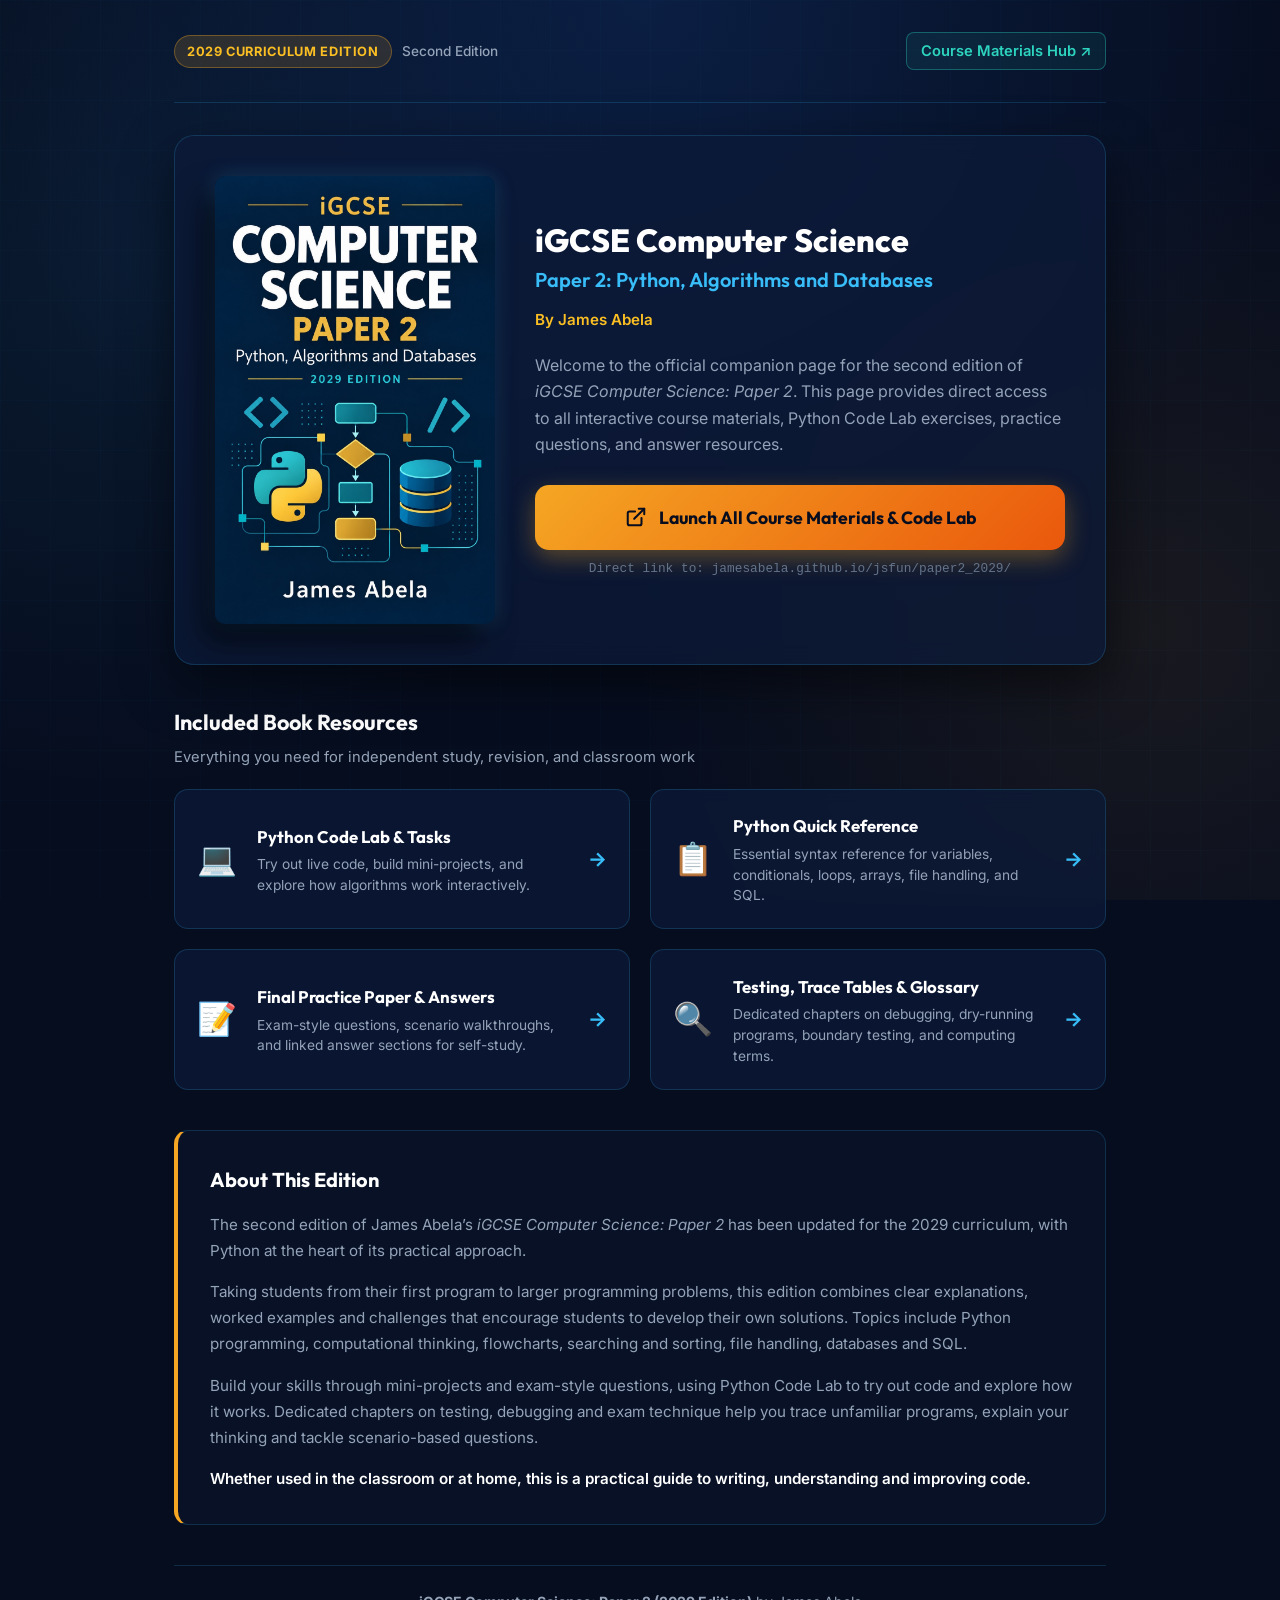
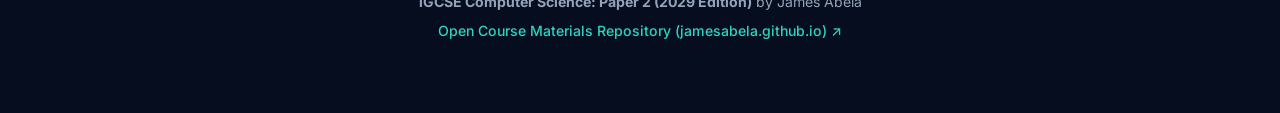
==== index.html @ 9916313e "feat: add HTML structure and stylesheet for Paper 2 Companion Hub" ====
<!DOCTYPE html>
<html lang="en">
<head>
  <meta charset="UTF-8">
  <meta name="viewport" content="width=device-width, initial-scale=1.0">
  <title>iGCSE Computer Science: Paper 2 (2029 Edition) - Companion Resources</title>
  <meta name="description" content="Official course materials, Python Code Lab, practice papers, and resources for James Abela's iGCSE Computer Science: Paper 2 (2029 Edition).">
  
  <!-- Google Fonts -->
  <link rel="preconnect" href="https://fonts.googleapis.com">
  <link rel="preconnect" href="https://fonts.gstatic.com" crossorigin>
  <link href="https://fonts.googleapis.com/css2?family=Inter:wght@400;500;600;700&family=Outfit:wght@600;700;800&display=swap" rel="stylesheet">
  
  <link rel="stylesheet" href="css/style.css">
</head>
<body>

  <div class="circuit-bg" aria-hidden="true"></div>

  <div class="page-container">
    
    <!-- Top Header -->
    <header class="hub-header">
      <div class="brand">
        <span class="badge">2029 Curriculum Edition</span>
        <span class="edition-sub">Second Edition</span>
      </div>
      <a href="https://jamesabela.github.io/jsfun/paper2_2029/" target="_blank" rel="noopener noreferrer" class="nav-materials-btn">
        Course Materials Hub ↗
      </a>
    </header>

    <!-- Main Hero Presentation -->
    <main>
      <section class="book-hero-card">
        <div class="book-cover-col">
          <div class="cover-wrapper">
            <img 
              src="iGCSE Computer Science Paper 2.jpg" 
              alt="iGCSE Computer Science Paper 2 by James Abela - 2029 Edition" 
              class="cover-image"
            >
          </div>
        </div>

        <div class="book-details-col">
          <div class="title-group">
            <h1>iGCSE Computer Science</h1>
            <h2>Paper 2: Python, Algorithms and Databases</h2>
            <div class="author-tag">By James Abela</div>
          </div>

          <p class="welcome-text">
            Welcome to the official companion page for the second edition of <em>iGCSE Computer Science: Paper 2</em>. This page provides direct access to all interactive course materials, Python Code Lab exercises, practice questions, and answer resources.
          </p>

          <!-- Primary Destination Button -->
          <div class="primary-cta-box">
            <a href="https://jamesabela.github.io/jsfun/paper2_2029/" target="_blank" rel="noopener noreferrer" class="btn-main-materials">
              <svg width="22" height="22" viewBox="0 0 24 24" fill="none" stroke="currentColor" stroke-width="2.2" stroke-linecap="round" stroke-linejoin="round">
                <path d="M18 13v6a2 2 0 0 1-2 2H5a2 2 0 0 1-2-2V8a2 2 0 0 1 2-2h6"></path>
                <polyline points="15 3 21 3 21 9"></polyline>
                <line x1="10" y1="14" x2="21" y2="3"></line>
              </svg>
              <span>Launch All Course Materials &amp; Code Lab</span>
            </a>
            <span class="cta-hint">Direct link to: jamesabela.github.io/jsfun/paper2_2029/</span>
          </div>
        </div>
      </section>

      <!-- Key Resources Quick Grid -->
      <section class="resources-section">
        <div class="section-title">
          <h3>Included Book Resources</h3>
          <p>Everything you need for independent study, revision, and classroom work</p>
        </div>

        <div class="resource-cards-grid">
          
          <a href="https://jamesabela.github.io/jsfun/paper2_2029/" target="_blank" rel="noopener noreferrer" class="resource-card">
            <div class="resource-icon">💻</div>
            <div class="resource-info">
              <h4>Python Code Lab &amp; Tasks</h4>
              <p>Try out live code, build mini-projects, and explore how algorithms work interactively.</p>
            </div>
            <span class="card-arrow">&rarr;</span>
          </a>

          <a href="https://jamesabela.github.io/jsfun/paper2_2029/" target="_blank" rel="noopener noreferrer" class="resource-card">
            <div class="resource-icon">📋</div>
            <div class="resource-info">
              <h4>Python Quick Reference</h4>
              <p>Essential syntax reference for variables, conditionals, loops, arrays, file handling, and SQL.</p>
            </div>
            <span class="card-arrow">&rarr;</span>
          </a>

          <a href="https://jamesabela.github.io/jsfun/paper2_2029/" target="_blank" rel="noopener noreferrer" class="resource-card">
            <div class="resource-icon">📝</div>
            <div class="resource-info">
              <h4>Final Practice Paper &amp; Answers</h4>
              <p>Exam-style questions, scenario walkthroughs, and linked answer sections for self-study.</p>
            </div>
            <span class="card-arrow">&rarr;</span>
          </a>

          <a href="https://jamesabela.github.io/jsfun/paper2_2029/" target="_blank" rel="noopener noreferrer" class="resource-card">
            <div class="resource-icon">🔍</div>
            <div class="resource-info">
              <h4>Testing, Trace Tables &amp; Glossary</h4>
              <p>Dedicated chapters on debugging, dry-running programs, boundary testing, and computing terms.</p>
            </div>
            <span class="card-arrow">&rarr;</span>
          </a>

        </div>
      </section>

      <!-- About The Book / Blurb Section -->
      <section class="blurb-card">
        <h3>About This Edition</h3>
        <p>
          The second edition of James Abela’s <em>iGCSE Computer Science: Paper 2</em> has been updated for the 2029 curriculum, with Python at the heart of its practical approach.
        </p>
        <p>
          Taking students from their first program to larger programming problems, this edition combines clear explanations, worked examples and challenges that encourage students to develop their own solutions. Topics include Python programming, computational thinking, flowcharts, searching and sorting, file handling, databases and SQL.
        </p>
        <p>
          Build your skills through mini-projects and exam-style questions, using Python Code Lab to try out code and explore how it works. Dedicated chapters on testing, debugging and exam technique help you trace unfamiliar programs, explain your thinking and tackle scenario-based questions.
        </p>
        <p class="blurb-highlight">
          Whether used in the classroom or at home, this is a practical guide to writing, understanding and improving code.
        </p>
      </section>
    </main>

    <!-- Simple, Clean Footer -->
    <footer class="hub-footer">
      <div class="footer-content">
        <p><strong>iGCSE Computer Science: Paper 2 (2029 Edition)</strong> by James Abela</p>
        <p>
          <a href="https://jamesabela.github.io/jsfun/paper2_2029/" target="_blank" rel="noopener noreferrer">
            Open Course Materials Repository (jamesabela.github.io) ↗
          </a>
        </p>
      </div>
    </footer>

  </div>

</body>
</html>
---- css/style.css ----
/* ==========================================================================
   iGCSE Computer Science Paper 2 (2029 Edition) - Companion Hub
   Streamlined & Focused Resource Stylesheet
   Author: James Abela
   ========================================================================== */

:root {
  --bg-deep: #060d1f;
  --bg-card: rgba(13, 26, 56, 0.75);
  --bg-card-hover: rgba(19, 37, 80, 0.9);
  --border-subtle: rgba(56, 189, 248, 0.18);
  --border-gold: rgba(245, 166, 35, 0.35);

  --gold: #f5a623;
  --gold-light: #fbbf24;
  --cyan: #38bdf8;
  --teal: #2dd4bf;

  --text-main: #f8fafc;
  --text-muted: #94a3b8;
  --text-dim: #64748b;

  --font-heading: 'Outfit', -apple-system, BlinkMacSystemFont, 'Segoe UI', Roboto, sans-serif;
  --font-body: 'Inter', -apple-system, BlinkMacSystemFont, 'Segoe UI', Roboto, sans-serif;

  --radius-sm: 8px;
  --radius-md: 14px;
  --radius-lg: 20px;
  --transition: all 0.25s cubic-bezier(0.16, 1, 0.3, 1);
}

*, *::before, *::after {
  box-sizing: border-box;
  margin: 0;
  padding: 0;
}

body {
  font-family: var(--font-body);
  background-color: var(--bg-deep);
  color: var(--text-main);
  line-height: 1.65;
  min-height: 100vh;
  position: relative;
  background-image: 
    radial-gradient(circle at 50% 0%, rgba(14, 43, 92, 0.6) 0%, transparent 60%),
    radial-gradient(circle at 10% 30%, rgba(56, 189, 248, 0.08) 0%, transparent 40%),
    radial-gradient(circle at 90% 70%, rgba(245, 166, 35, 0.08) 0%, transparent 40%);
  background-attachment: fixed;
  -webkit-font-smoothing: antialiased;
}

.circuit-bg {
  position: fixed;
  top: 0;
  left: 0;
  width: 100%;
  height: 100%;
  pointer-events: none;
  opacity: 0.1;
  background-size: 50px 50px;
  background-image: 
    linear-gradient(to right, rgba(56, 189, 248, 0.2) 1px, transparent 1px),
    linear-gradient(to bottom, rgba(56, 189, 248, 0.2) 1px, transparent 1px);
  z-index: 0;
}

.page-container {
  width: 100%;
  max-width: 980px;
  margin: 0 auto;
  padding: 2rem 1.5rem 4rem;
  position: relative;
  z-index: 1;
}

/* Header */
.hub-header {
  display: flex;
  align-items: center;
  justify-content: space-between;
  padding-bottom: 2rem;
  margin-bottom: 2rem;
  border-bottom: 1px solid var(--border-subtle);
  flex-wrap: wrap;
  gap: 1rem;
}

.brand {
  display: flex;
  align-items: center;
  gap: 10px;
}

.badge {
  background: rgba(245, 166, 35, 0.15);
  border: 1px solid var(--border-gold);
  color: var(--gold-light);
  font-size: 0.8rem;
  font-weight: 700;
  text-transform: uppercase;
  letter-spacing: 0.05em;
  padding: 5px 12px;
  border-radius: 999px;
}

.edition-sub {
  color: var(--text-muted);
  font-size: 0.85rem;
  font-weight: 500;
}

.nav-materials-btn {
  color: var(--teal);
  text-decoration: none;
  font-size: 0.92rem;
  font-weight: 600;
  padding: 6px 14px;
  border: 1px solid rgba(45, 212, 191, 0.35);
  border-radius: var(--radius-sm);
  background: rgba(45, 212, 191, 0.08);
  transition: var(--transition);
}

.nav-materials-btn:hover {
  background: rgba(45, 212, 191, 0.2);
  border-color: var(--teal);
  color: #ffffff;
}

/* Book Hero Card */
.book-hero-card {
  display: grid;
  grid-template-columns: 280px 1fr;
  gap: 2.5rem;
  background: var(--bg-card);
  border: 1px solid var(--border-subtle);
  border-radius: var(--radius-lg);
  padding: 2.5rem;
  box-shadow: 0 20px 50px rgba(0, 0, 0, 0.5);
  backdrop-filter: blur(12px);
  margin-bottom: 2.5rem;
  align-items: center;
}

.cover-wrapper {
  position: relative;
  border-radius: 10px;
  overflow: hidden;
  box-shadow: 
    -12px 18px 30px rgba(0, 0, 0, 0.6),
    0 0 20px rgba(56, 189, 248, 0.2);
  transition: var(--transition);
}

.cover-wrapper:hover {
  transform: translateY(-4px) scale(1.02);
  box-shadow: 
    -15px 22px 35px rgba(0, 0, 0, 0.7),
    0 0 30px rgba(245, 166, 35, 0.3);
}

.cover-image {
  width: 100%;
  height: auto;
  display: block;
}

.title-group h1 {
  font-family: var(--font-heading);
  font-size: 2rem;
  font-weight: 800;
  color: #ffffff;
  line-height: 1.15;
  margin-bottom: 0.3rem;
}

.title-group h2 {
  font-family: var(--font-heading);
  font-size: 1.25rem;
  font-weight: 600;
  color: var(--cyan);
  margin-bottom: 0.6rem;
}

.author-tag {
  display: inline-block;
  color: var(--gold-light);
  font-weight: 600;
  font-size: 0.95rem;
  margin-bottom: 1.25rem;
}

.welcome-text {
  color: var(--text-muted);
  font-size: 1rem;
  line-height: 1.65;
  margin-bottom: 1.75rem;
}

/* Primary CTA Box */
.primary-cta-box {
  display: flex;
  flex-direction: column;
  gap: 8px;
}

.btn-main-materials {
  display: inline-flex;
  align-items: center;
  justify-content: center;
  gap: 12px;
  background: linear-gradient(135deg, #f5a623 0%, #ea580c 100%);
  color: #070d1e;
  font-family: var(--font-heading);
  font-size: 1.1rem;
  font-weight: 700;
  text-decoration: none;
  padding: 1.1rem 1.75rem;
  border-radius: var(--radius-md);
  box-shadow: 0 8px 25px rgba(245, 166, 35, 0.35);
  transition: var(--transition);
  text-align: center;
}

.btn-main-materials:hover {
  transform: translateY(-2px);
  box-shadow: 0 12px 30px rgba(245, 166, 35, 0.55);
  background: linear-gradient(135deg, #fbbf24 0%, #f97316 100%);
}

.cta-hint {
  font-size: 0.8rem;
  color: var(--text-dim);
  text-align: center;
  font-family: monospace;
}

/* Resources Section */
.resources-section {
  margin-bottom: 2.5rem;
}

.section-title {
  margin-bottom: 1.25rem;
}

.section-title h3 {
  font-family: var(--font-heading);
  font-size: 1.35rem;
  color: #ffffff;
  margin-bottom: 4px;
}

.section-title p {
  color: var(--text-muted);
  font-size: 0.92rem;
}

.resource-cards-grid {
  display: grid;
  grid-template-columns: repeat(2, 1fr);
  gap: 1.25rem;
}

.resource-card {
  display: flex;
  align-items: center;
  gap: 1.25rem;
  background: var(--bg-card);
  border: 1px solid var(--border-subtle);
  border-radius: var(--radius-md);
  padding: 1.4rem;
  text-decoration: none;
  color: inherit;
  transition: var(--transition);
  backdrop-filter: blur(8px);
}

.resource-card:hover {
  background: var(--bg-card-hover);
  border-color: rgba(56, 189, 248, 0.45);
  transform: translateY(-3px);
  box-shadow: 0 10px 25px rgba(0, 0, 0, 0.4);
}

.resource-icon {
  font-size: 2rem;
  line-height: 1;
  flex-shrink: 0;
}

.resource-info h4 {
  font-family: var(--font-heading);
  font-size: 1.05rem;
  color: #ffffff;
  margin-bottom: 4px;
}

.resource-info p {
  font-size: 0.86rem;
  color: var(--text-muted);
  line-height: 1.5;
}

.card-arrow {
  color: var(--cyan);
  font-size: 1.25rem;
  font-weight: 700;
  margin-left: auto;
  transition: var(--transition);
  flex-shrink: 0;
}

.resource-card:hover .card-arrow {
  transform: translateX(4px);
  color: var(--gold-light);
}

/* Blurb Card */
.blurb-card {
  background: rgba(10, 20, 44, 0.65);
  border: 1px solid var(--border-subtle);
  border-left: 4px solid var(--gold);
  border-radius: var(--radius-md);
  padding: 2rem;
  margin-bottom: 2.5rem;
}

.blurb-card h3 {
  font-family: var(--font-heading);
  font-size: 1.25rem;
  color: #ffffff;
  margin-bottom: 1rem;
}

.blurb-card p {
  color: var(--text-muted);
  font-size: 0.95rem;
  line-height: 1.7;
  margin-bottom: 1rem;
}

.blurb-highlight {
  font-weight: 600;
  color: #ffffff !important;
  margin-bottom: 0 !important;
}

/* Footer */
.hub-footer {
  border-top: 1px solid var(--border-subtle);
  padding-top: 1.5rem;
  text-align: center;
  color: var(--text-muted);
  font-size: 0.88rem;
}

.footer-content p {
  margin-bottom: 6px;
}

.footer-content a {
  color: var(--teal);
  text-decoration: none;
  font-weight: 500;
}

.footer-content a:hover {
  text-decoration: underline;
}

/* Responsive */
@media (max-width: 768px) {
  .book-hero-card {
    grid-template-columns: 1fr;
    text-align: center;
    padding: 1.75rem;
    gap: 1.75rem;
  }

  .cover-wrapper {
    max-width: 220px;
    margin: 0 auto;
  }

  .resource-cards-grid {
    grid-template-columns: 1fr;
  }

  .title-group h1 {
    font-size: 1.65rem;
  }
}
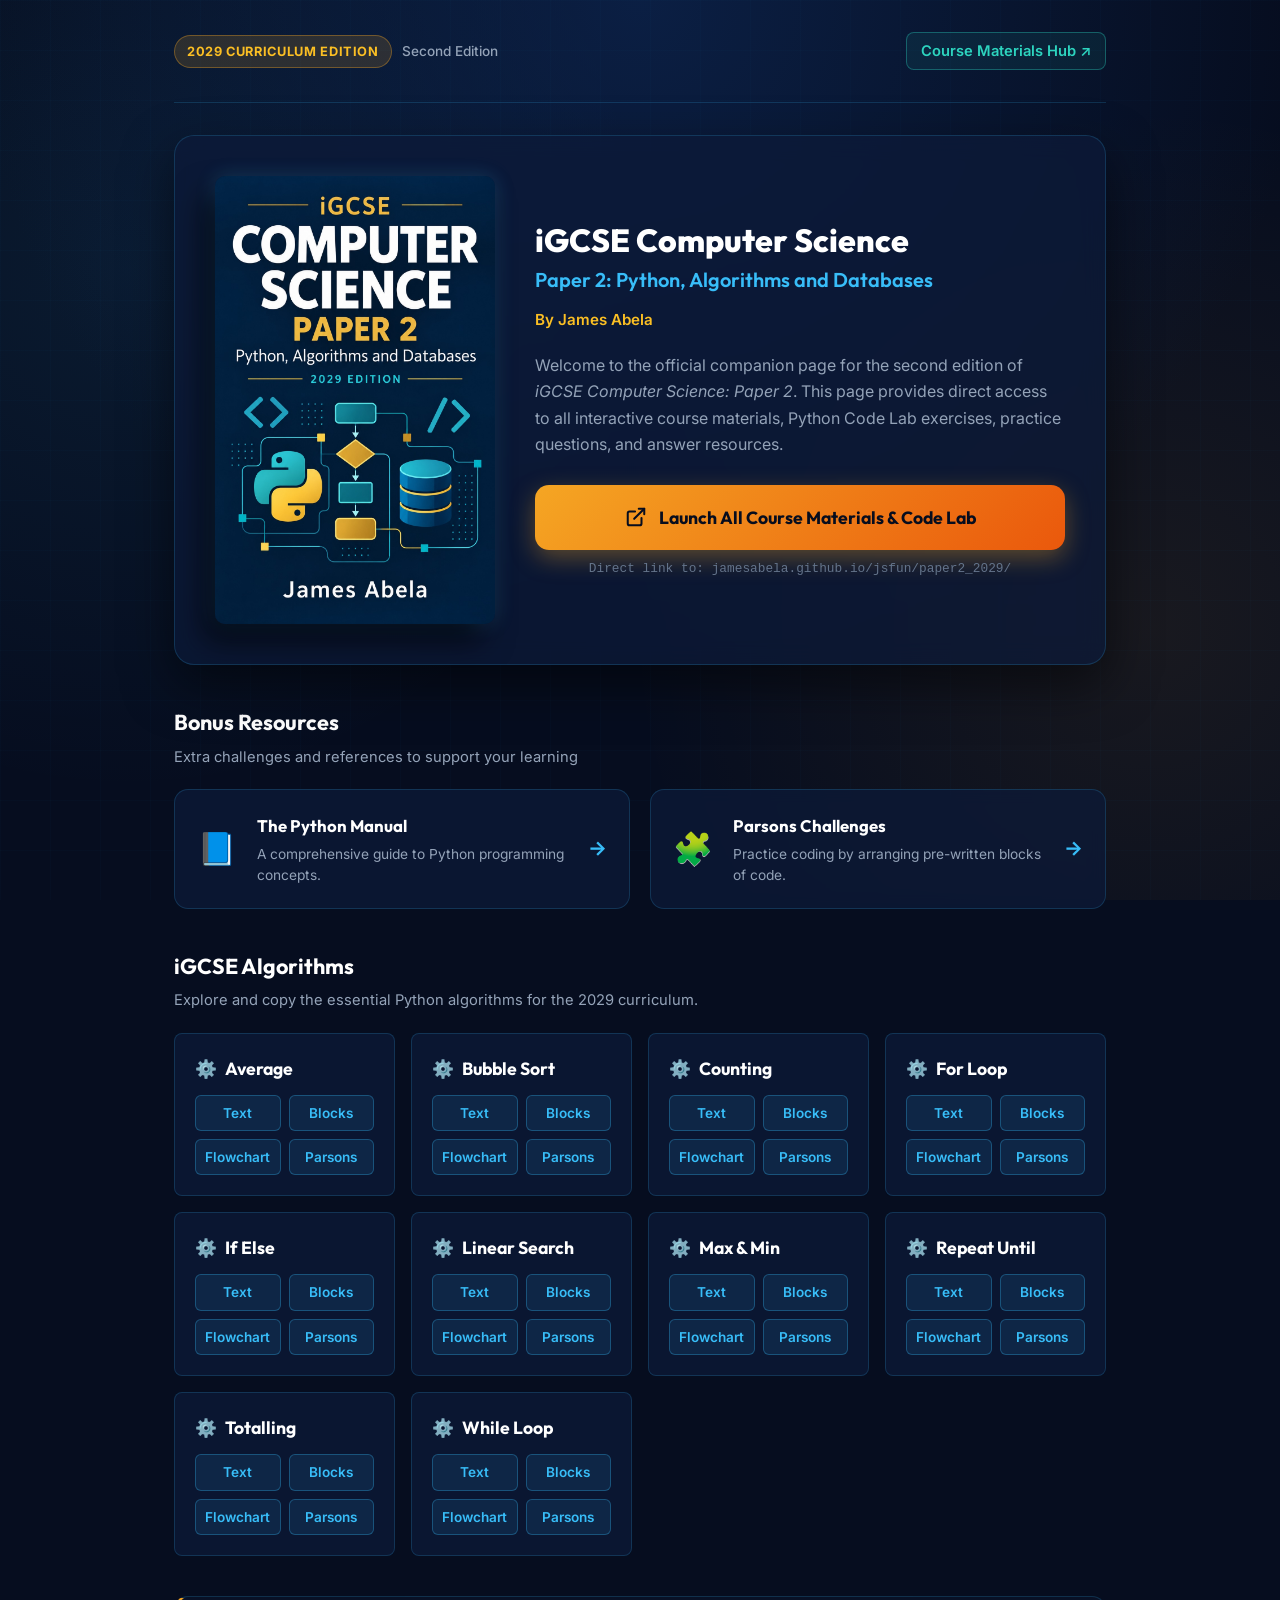
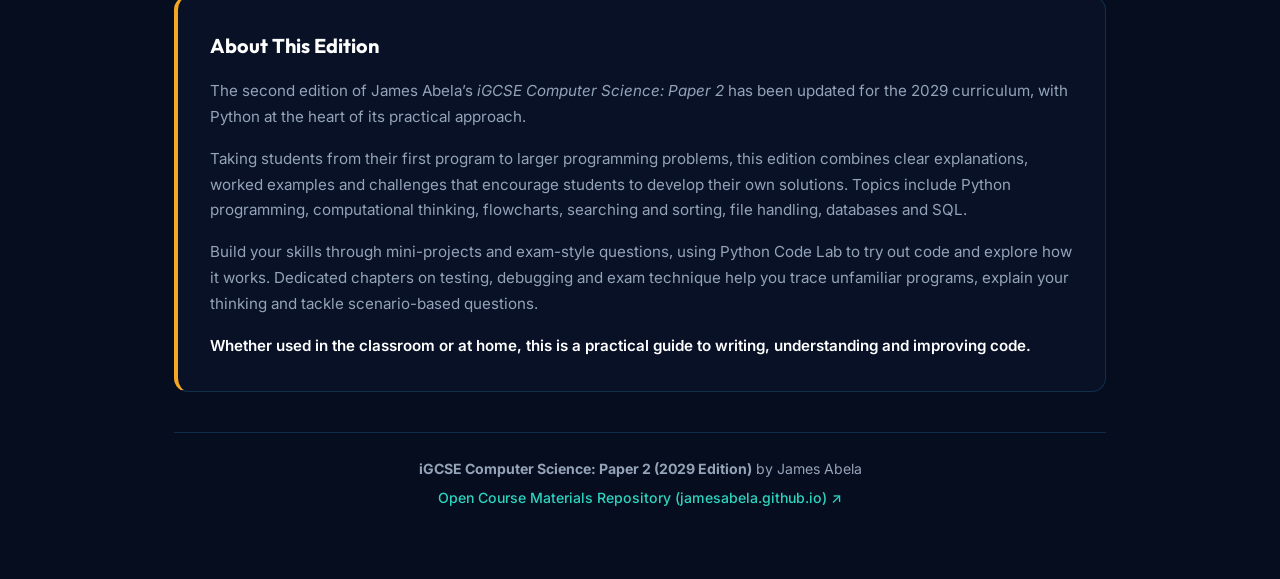
==== commit 60cd1f84: "feat: update resources and add iGCSE algorithms section to index and stylesheet" ====
--- a/index.html
+++ b/index.html
@@ -1,31 +1,37 @@
 <!DOCTYPE html>
 <html lang="en">
+
 <head>
   <meta charset="UTF-8">
   <meta name="viewport" content="width=device-width, initial-scale=1.0">
   <title>iGCSE Computer Science: Paper 2 (2029 Edition) - Companion Resources</title>
-  <meta name="description" content="Official course materials, Python Code Lab, practice papers, and resources for James Abela's iGCSE Computer Science: Paper 2 (2029 Edition).">
-  
+  <meta name="description"
+    content="Official course materials, Python Code Lab, practice papers, and resources for James Abela's iGCSE Computer Science: Paper 2 (2029 Edition).">
+
   <!-- Google Fonts -->
   <link rel="preconnect" href="https://fonts.googleapis.com">
   <link rel="preconnect" href="https://fonts.gstatic.com" crossorigin>
-  <link href="https://fonts.googleapis.com/css2?family=Inter:wght@400;500;600;700&family=Outfit:wght@600;700;800&display=swap" rel="stylesheet">
-  
+  <link
+    href="https://fonts.googleapis.com/css2?family=Inter:wght@400;500;600;700&family=Outfit:wght@600;700;800&display=swap"
+    rel="stylesheet">
+
   <link rel="stylesheet" href="css/style.css">
 </head>
+
 <body>
 
   <div class="circuit-bg" aria-hidden="true"></div>
 
   <div class="page-container">
-    
+
     <!-- Top Header -->
     <header class="hub-header">
       <div class="brand">
         <span class="badge">2029 Curriculum Edition</span>
         <span class="edition-sub">Second Edition</span>
       </div>
-      <a href="https://jamesabela.github.io/jsfun/paper2_2029/" target="_blank" rel="noopener noreferrer" class="nav-materials-btn">
+      <a href="https://jamesabela.github.io/jsfun/paper2_2029/" target="_blank" rel="noopener noreferrer"
+        class="nav-materials-btn">
         Course Materials Hub ↗
       </a>
     </header>
@@ -35,11 +41,8 @@
       <section class="book-hero-card">
         <div class="book-cover-col">
           <div class="cover-wrapper">
-            <img 
-              src="iGCSE Computer Science Paper 2.jpg" 
-              alt="iGCSE Computer Science Paper 2 by James Abela - 2029 Edition" 
-              class="cover-image"
-            >
+            <img src="iGCSE Computer Science Paper 2.jpg"
+              alt="iGCSE Computer Science Paper 2 by James Abela - 2029 Edition" class="cover-image">
           </div>
         </div>
 
@@ -51,13 +54,17 @@
           </div>
 
           <p class="welcome-text">
-            Welcome to the official companion page for the second edition of <em>iGCSE Computer Science: Paper 2</em>. This page provides direct access to all interactive course materials, Python Code Lab exercises, practice questions, and answer resources.
+            Welcome to the official companion page for the second edition of <em>iGCSE Computer Science: Paper 2</em>.
+            This page provides direct access to all interactive course materials, Python Code Lab exercises, practice
+            questions, and answer resources.
           </p>
 
           <!-- Primary Destination Button -->
           <div class="primary-cta-box">
-            <a href="https://jamesabela.github.io/jsfun/paper2_2029/" target="_blank" rel="noopener noreferrer" class="btn-main-materials">
-              <svg width="22" height="22" viewBox="0 0 24 24" fill="none" stroke="currentColor" stroke-width="2.2" stroke-linecap="round" stroke-linejoin="round">
+            <a href="https://jamesabela.github.io/jsfun/paper2_2029/" target="_blank" rel="noopener noreferrer"
+              class="btn-main-materials">
+              <svg width="22" height="22" viewBox="0 0 24 24" fill="none" stroke="currentColor" stroke-width="2.2"
+                stroke-linecap="round" stroke-linejoin="round">
                 <path d="M18 13v6a2 2 0 0 1-2 2H5a2 2 0 0 1-2-2V8a2 2 0 0 1 2-2h6"></path>
                 <polyline points="15 3 21 3 21 9"></polyline>
                 <line x1="10" y1="14" x2="21" y2="3"></line>
@@ -69,51 +76,135 @@
         </div>
       </section>
 
-      <!-- Key Resources Quick Grid -->
+      <!-- Bonus Resources Section -->
       <section class="resources-section">
         <div class="section-title">
-          <h3>Included Book Resources</h3>
-          <p>Everything you need for independent study, revision, and classroom work</p>
+          <h3>Bonus Resources</h3>
+          <p>Extra challenges and references to support your learning</p>
         </div>
 
         <div class="resource-cards-grid">
-          
-          <a href="https://jamesabela.github.io/jsfun/paper2_2029/" target="_blank" rel="noopener noreferrer" class="resource-card">
-            <div class="resource-icon">💻</div>
+          <!-- Python Manual Card -->
+          <a href="https://jamesabela.github.io/jsfun/pythonmanual.html" target="_blank" rel="noopener noreferrer" class="resource-card">
+            <div class="resource-icon">📘</div>
             <div class="resource-info">
-              <h4>Python Code Lab &amp; Tasks</h4>
-              <p>Try out live code, build mini-projects, and explore how algorithms work interactively.</p>
-            </div>
-            <span class="card-arrow">&rarr;</span>
+              <h4>The Python Manual</h4>
+              <p>A comprehensive guide to Python programming concepts.</p>
+            </div>
+            <span class="card-arrow">→</span>
           </a>
 
-          <a href="https://jamesabela.github.io/jsfun/paper2_2029/" target="_blank" rel="noopener noreferrer" class="resource-card">
-            <div class="resource-icon">📋</div>
+          <!-- Parsons Challenges Card -->
+          <a href="https://jamesabela.github.io/jsfun/parsonsgame.html" target="_blank" rel="noopener noreferrer" class="resource-card">
+            <div class="resource-icon">🧩</div>
             <div class="resource-info">
-              <h4>Python Quick Reference</h4>
-              <p>Essential syntax reference for variables, conditionals, loops, arrays, file handling, and SQL.</p>
-            </div>
-            <span class="card-arrow">&rarr;</span>
+              <h4>Parsons Challenges</h4>
+              <p>Practice coding by arranging pre-written blocks of code.</p>
+            </div>
+            <span class="card-arrow">→</span>
           </a>
 
-          <a href="https://jamesabela.github.io/jsfun/paper2_2029/" target="_blank" rel="noopener noreferrer" class="resource-card">
-            <div class="resource-icon">📝</div>
-            <div class="resource-info">
-              <h4>Final Practice Paper &amp; Answers</h4>
-              <p>Exam-style questions, scenario walkthroughs, and linked answer sections for self-study.</p>
-            </div>
-            <span class="card-arrow">&rarr;</span>
-          </a>
-
-          <a href="https://jamesabela.github.io/jsfun/paper2_2029/" target="_blank" rel="noopener noreferrer" class="resource-card">
-            <div class="resource-icon">🔍</div>
-            <div class="resource-info">
-              <h4>Testing, Trace Tables &amp; Glossary</h4>
-              <p>Dedicated chapters on debugging, dry-running programs, boundary testing, and computing terms.</p>
-            </div>
-            <span class="card-arrow">&rarr;</span>
-          </a>
-
+        </div>
+      </section>
+
+      <!-- iGCSE Algorithms Section -->
+      <section class="algo-section">
+        <div class="section-title">
+          <h3>iGCSE Algorithms</h3>
+          <p>Explore and copy the essential Python algorithms for the 2029 curriculum.</p>
+        </div>
+        
+        <div class="algo-grid">
+          <div class="algo-card">
+            <h5><span class="algo-icon">⚙️</span> Average</h5>
+            <div class="algo-actions">
+              <a href="https://jamesabela.github.io/jsfun/pythoncopy.html?url=https%3A%2F%2Fgist.githubusercontent.com%2Fjamesabela%2F53cc928fd03720c0803839b31bcda287%2Fraw%2F635a2c7b12a1a6af75623d65d41889e8e1bbce96%2Faverage.py" target="_blank" class="algo-btn">Text</a>
+              <a href="https://jamesabela.github.io/jsfun/pythoncopy.html?url=blocks%2Figcse-average.blocks" target="_blank" class="algo-btn">Blocks</a>
+              <a href="https://jamesabela.github.io/jsfun/python2flow.html?url=https%3A%2F%2Fgist.githubusercontent.com%2Fjamesabela%2F53cc928fd03720c0803839b31bcda287%2Fraw%2F635a2c7b12a1a6af75623d65d41889e8e1bbce96%2Faverage.py" target="_blank" class="algo-btn">Flowchart</a>
+              <a href="https://jamesabela.github.io/jsfun/reorder.html?url=https%3A%2F%2Fgist.githubusercontent.com%2Fjamesabela%2F53cc928fd03720c0803839b31bcda287%2Fraw%2F635a2c7b12a1a6af75623d65d41889e8e1bbce96%2Faverage.py" target="_blank" class="algo-btn">Parsons</a>
+            </div>
+          </div>
+          <div class="algo-card">
+            <h5><span class="algo-icon">⚙️</span> Bubble Sort</h5>
+            <div class="algo-actions">
+              <a href="https://jamesabela.github.io/jsfun/pythoncopy.html?url=https%3A%2F%2Fgist.githubusercontent.com%2Fjamesabela%2F53cc928fd03720c0803839b31bcda287%2Fraw%2F635a2c7b12a1a6af75623d65d41889e8e1bbce96%2Fbubble" target="_blank" class="algo-btn">Text</a>
+              <a href="https://jamesabela.github.io/jsfun/pythoncopy.html?url=blocks%2Figcse-bubble-sort.blocks" target="_blank" class="algo-btn">Blocks</a>
+              <a href="https://jamesabela.github.io/jsfun/python2flow.html?url=https%3A%2F%2Fgist.githubusercontent.com%2Fjamesabela%2F53cc928fd03720c0803839b31bcda287%2Fraw%2F635a2c7b12a1a6af75623d65d41889e8e1bbce96%2Fbubble" target="_blank" class="algo-btn">Flowchart</a>
+              <a href="https://jamesabela.github.io/jsfun/reorder.html?url=https%3A%2F%2Fgist.githubusercontent.com%2Fjamesabela%2F53cc928fd03720c0803839b31bcda287%2Fraw%2F635a2c7b12a1a6af75623d65d41889e8e1bbce96%2Fbubble" target="_blank" class="algo-btn">Parsons</a>
+            </div>
+          </div>
+          <div class="algo-card">
+            <h5><span class="algo-icon">⚙️</span> Counting</h5>
+            <div class="algo-actions">
+              <a href="https://jamesabela.github.io/jsfun/pythoncopy.html?url=https%3A%2F%2Fgist.githubusercontent.com%2Fjamesabela%2F53cc928fd03720c0803839b31bcda287%2Fraw%2F635a2c7b12a1a6af75623d65d41889e8e1bbce96%2FCounting.py" target="_blank" class="algo-btn">Text</a>
+              <a href="https://jamesabela.github.io/jsfun/pythoncopy.html?url=blocks%2Figcse-counting.blocks" target="_blank" class="algo-btn">Blocks</a>
+              <a href="https://jamesabela.github.io/jsfun/python2flow.html?url=https%3A%2F%2Fgist.githubusercontent.com%2Fjamesabela%2F53cc928fd03720c0803839b31bcda287%2Fraw%2F635a2c7b12a1a6af75623d65d41889e8e1bbce96%2FCounting.py" target="_blank" class="algo-btn">Flowchart</a>
+              <a href="https://jamesabela.github.io/jsfun/reorder.html?url=https%3A%2F%2Fgist.githubusercontent.com%2Fjamesabela%2F53cc928fd03720c0803839b31bcda287%2Fraw%2F635a2c7b12a1a6af75623d65d41889e8e1bbce96%2FCounting.py" target="_blank" class="algo-btn">Parsons</a>
+            </div>
+          </div>
+          <div class="algo-card">
+            <h5><span class="algo-icon">⚙️</span> For Loop</h5>
+            <div class="algo-actions">
+              <a href="https://jamesabela.github.io/jsfun/pythoncopy.html?url=https%3A%2F%2Fgist.githubusercontent.com%2Fjamesabela%2F53cc928fd03720c0803839b31bcda287%2Fraw%2F540f258d395da98ce979a8a328a55ae1659c3de7%2Fforloop.py" target="_blank" class="algo-btn">Text</a>
+              <a href="https://jamesabela.github.io/jsfun/pythoncopy.html?url=blocks%2Figcse-for-loop.blocks" target="_blank" class="algo-btn">Blocks</a>
+              <a href="https://jamesabela.github.io/jsfun/python2flow.html?url=https%3A%2F%2Fgist.githubusercontent.com%2Fjamesabela%2F53cc928fd03720c0803839b31bcda287%2Fraw%2F540f258d395da98ce979a8a328a55ae1659c3de7%2Fforloop.py" target="_blank" class="algo-btn">Flowchart</a>
+              <a href="https://jamesabela.github.io/jsfun/reorder.html?url=https%3A%2F%2Fgist.githubusercontent.com%2Fjamesabela%2F53cc928fd03720c0803839b31bcda287%2Fraw%2F540f258d395da98ce979a8a328a55ae1659c3de7%2Fforloop.py" target="_blank" class="algo-btn">Parsons</a>
+            </div>
+          </div>
+          <div class="algo-card">
+            <h5><span class="algo-icon">⚙️</span> If Else</h5>
+            <div class="algo-actions">
+              <a href="https://jamesabela.github.io/jsfun/pythoncopy.html?url=https%3A%2F%2Fgist.githubusercontent.com%2Fjamesabela%2F53cc928fd03720c0803839b31bcda287%2Fraw%2F635a2c7b12a1a6af75623d65d41889e8e1bbce96%2Fifelse.py" target="_blank" class="algo-btn">Text</a>
+              <a href="https://jamesabela.github.io/jsfun/pythoncopy.html?url=blocks%2Figcse-if-else.blocks" target="_blank" class="algo-btn">Blocks</a>
+              <a href="https://jamesabela.github.io/jsfun/python2flow.html?url=https%3A%2F%2Fgist.githubusercontent.com%2Fjamesabela%2F53cc928fd03720c0803839b31bcda287%2Fraw%2F635a2c7b12a1a6af75623d65d41889e8e1bbce96%2Fifelse.py" target="_blank" class="algo-btn">Flowchart</a>
+              <a href="https://jamesabela.github.io/jsfun/reorder.html?url=https%3A%2F%2Fgist.githubusercontent.com%2Fjamesabela%2F53cc928fd03720c0803839b31bcda287%2Fraw%2F635a2c7b12a1a6af75623d65d41889e8e1bbce96%2Fifelse.py" target="_blank" class="algo-btn">Parsons</a>
+            </div>
+          </div>
+          <div class="algo-card">
+            <h5><span class="algo-icon">⚙️</span> Linear Search</h5>
+            <div class="algo-actions">
+              <a href="https://jamesabela.github.io/jsfun/pythoncopy.html?url=https%3A%2F%2Fgist.githubusercontent.com%2Fjamesabela%2F53cc928fd03720c0803839b31bcda287%2Fraw%2F635a2c7b12a1a6af75623d65d41889e8e1bbce96%2Flinear.py" target="_blank" class="algo-btn">Text</a>
+              <a href="https://jamesabela.github.io/jsfun/pythoncopy.html?url=blocks%2Figcse-linear-search.blocks" target="_blank" class="algo-btn">Blocks</a>
+              <a href="https://jamesabela.github.io/jsfun/python2flow.html?url=https%3A%2F%2Fgist.githubusercontent.com%2Fjamesabela%2F53cc928fd03720c0803839b31bcda287%2Fraw%2F635a2c7b12a1a6af75623d65d41889e8e1bbce96%2Flinear.py" target="_blank" class="algo-btn">Flowchart</a>
+              <a href="https://jamesabela.github.io/jsfun/reorder.html?url=https%3A%2F%2Fgist.githubusercontent.com%2Fjamesabela%2F53cc928fd03720c0803839b31bcda287%2Fraw%2F635a2c7b12a1a6af75623d65d41889e8e1bbce96%2Flinear.py" target="_blank" class="algo-btn">Parsons</a>
+            </div>
+          </div>
+          <div class="algo-card">
+            <h5><span class="algo-icon">⚙️</span> Max & Min</h5>
+            <div class="algo-actions">
+              <a href="https://jamesabela.github.io/jsfun/pythoncopy.html?url=https%3A%2F%2Fgist.githubusercontent.com%2Fjamesabela%2F53cc928fd03720c0803839b31bcda287%2Fraw%2F635a2c7b12a1a6af75623d65d41889e8e1bbce96%2FMaximumandMinimum.py" target="_blank" class="algo-btn">Text</a>
+              <a href="https://jamesabela.github.io/jsfun/pythoncopy.html?url=blocks%2Figcse-maximum-minimum.blocks" target="_blank" class="algo-btn">Blocks</a>
+              <a href="https://jamesabela.github.io/jsfun/python2flow.html?url=https%3A%2F%2Fgist.githubusercontent.com%2Fjamesabela%2F53cc928fd03720c0803839b31bcda287%2Fraw%2F635a2c7b12a1a6af75623d65d41889e8e1bbce96%2FMaximumandMinimum.py" target="_blank" class="algo-btn">Flowchart</a>
+              <a href="https://jamesabela.github.io/jsfun/reorder.html?url=https%3A%2F%2Fgist.githubusercontent.com%2Fjamesabela%2F53cc928fd03720c0803839b31bcda287%2Fraw%2F635a2c7b12a1a6af75623d65d41889e8e1bbce96%2FMaximumandMinimum.py" target="_blank" class="algo-btn">Parsons</a>
+            </div>
+          </div>
+          <div class="algo-card">
+            <h5><span class="algo-icon">⚙️</span> Repeat Until</h5>
+            <div class="algo-actions">
+              <a href="https://jamesabela.github.io/jsfun/pythoncopy.html?url=https%3A%2F%2Fgist.githubusercontent.com%2Fjamesabela%2F53cc928fd03720c0803839b31bcda287%2Fraw%2F635a2c7b12a1a6af75623d65d41889e8e1bbce96%2Frepeat.py" target="_blank" class="algo-btn">Text</a>
+              <a href="https://jamesabela.github.io/jsfun/pythoncopy.html?url=blocks%2Figcse-repeat-until.blocks" target="_blank" class="algo-btn">Blocks</a>
+              <a href="https://jamesabela.github.io/jsfun/python2flow.html?url=https%3A%2F%2Fgist.githubusercontent.com%2Fjamesabela%2F53cc928fd03720c0803839b31bcda287%2Fraw%2F635a2c7b12a1a6af75623d65d41889e8e1bbce96%2Frepeat.py" target="_blank" class="algo-btn">Flowchart</a>
+              <a href="https://jamesabela.github.io/jsfun/reorder.html?url=https%3A%2F%2Fgist.githubusercontent.com%2Fjamesabela%2F53cc928fd03720c0803839b31bcda287%2Fraw%2F635a2c7b12a1a6af75623d65d41889e8e1bbce96%2Frepeat.py" target="_blank" class="algo-btn">Parsons</a>
+            </div>
+          </div>
+          <div class="algo-card">
+            <h5><span class="algo-icon">⚙️</span> Totalling</h5>
+            <div class="algo-actions">
+              <a href="https://jamesabela.github.io/jsfun/pythoncopy.html?url=https%3A%2F%2Fgist.githubusercontent.com%2Fjamesabela%2F53cc928fd03720c0803839b31bcda287%2Fraw%2F635a2c7b12a1a6af75623d65d41889e8e1bbce96%2FTotalling.py" target="_blank" class="algo-btn">Text</a>
+              <a href="https://jamesabela.github.io/jsfun/pythoncopy.html?url=blocks%2Figcse-totalling.blocks" target="_blank" class="algo-btn">Blocks</a>
+              <a href="https://jamesabela.github.io/jsfun/python2flow.html?url=https%3A%2F%2Fgist.githubusercontent.com%2Fjamesabela%2F53cc928fd03720c0803839b31bcda287%2Fraw%2F635a2c7b12a1a6af75623d65d41889e8e1bbce96%2FTotalling.py" target="_blank" class="algo-btn">Flowchart</a>
+              <a href="https://jamesabela.github.io/jsfun/reorder.html?url=https%3A%2F%2Fgist.githubusercontent.com%2Fjamesabela%2F53cc928fd03720c0803839b31bcda287%2Fraw%2F635a2c7b12a1a6af75623d65d41889e8e1bbce96%2FTotalling.py" target="_blank" class="algo-btn">Parsons</a>
+            </div>
+          </div>
+          <div class="algo-card">
+            <h5><span class="algo-icon">⚙️</span> While Loop</h5>
+            <div class="algo-actions">
+              <a href="https://jamesabela.github.io/jsfun/pythoncopy.html?url=https%3A%2F%2Fgist.githubusercontent.com%2Fjamesabela%2F53cc928fd03720c0803839b31bcda287%2Fraw%2F635a2c7b12a1a6af75623d65d41889e8e1bbce96%2Fwhileloop.py" target="_blank" class="algo-btn">Text</a>
+              <a href="https://jamesabela.github.io/jsfun/pythoncopy.html?url=blocks%2Figcse-while-loop.blocks" target="_blank" class="algo-btn">Blocks</a>
+              <a href="https://jamesabela.github.io/jsfun/python2flow.html?url=https%3A%2F%2Fgist.githubusercontent.com%2Fjamesabela%2F53cc928fd03720c0803839b31bcda287%2Fraw%2F635a2c7b12a1a6af75623d65d41889e8e1bbce96%2Fwhileloop.py" target="_blank" class="algo-btn">Flowchart</a>
+              <a href="https://jamesabela.github.io/jsfun/reorder.html?url=https%3A%2F%2Fgist.githubusercontent.com%2Fjamesabela%2F53cc928fd03720c0803839b31bcda287%2Fraw%2F635a2c7b12a1a6af75623d65d41889e8e1bbce96%2Fwhileloop.py" target="_blank" class="algo-btn">Parsons</a>
+            </div>
+          </div>
         </div>
       </section>
 
@@ -121,16 +212,23 @@
       <section class="blurb-card">
         <h3>About This Edition</h3>
         <p>
-          The second edition of James Abela’s <em>iGCSE Computer Science: Paper 2</em> has been updated for the 2029 curriculum, with Python at the heart of its practical approach.
-        </p>
-        <p>
-          Taking students from their first program to larger programming problems, this edition combines clear explanations, worked examples and challenges that encourage students to develop their own solutions. Topics include Python programming, computational thinking, flowcharts, searching and sorting, file handling, databases and SQL.
-        </p>
-        <p>
-          Build your skills through mini-projects and exam-style questions, using Python Code Lab to try out code and explore how it works. Dedicated chapters on testing, debugging and exam technique help you trace unfamiliar programs, explain your thinking and tackle scenario-based questions.
+          The second edition of James Abela’s <em>iGCSE Computer Science: Paper 2</em> has been updated for the 2029
+          curriculum, with Python at the heart of its practical approach.
+        </p>
+        <p>
+          Taking students from their first program to larger programming problems, this edition combines clear
+          explanations, worked examples and challenges that encourage students to develop their own solutions. Topics
+          include Python programming, computational thinking, flowcharts, searching and sorting, file handling,
+          databases and SQL.
+        </p>
+        <p>
+          Build your skills through mini-projects and exam-style questions, using Python Code Lab to try out code and
+          explore how it works. Dedicated chapters on testing, debugging and exam technique help you trace unfamiliar
+          programs, explain your thinking and tackle scenario-based questions.
         </p>
         <p class="blurb-highlight">
-          Whether used in the classroom or at home, this is a practical guide to writing, understanding and improving code.
+          Whether used in the classroom or at home, this is a practical guide to writing, understanding and improving
+          code.
         </p>
       </section>
     </main>
@@ -150,4 +248,5 @@
   </div>
 
 </body>
+
 </html>
--- a/css/style.css
+++ b/css/style.css
@@ -317,6 +317,69 @@
   color: var(--gold-light);
 }
 
+/* Algorithms Grid */
+.algo-section {
+  margin-bottom: 2.5rem;
+}
+
+.algo-grid {
+  display: grid;
+  grid-template-columns: repeat(auto-fill, minmax(220px, 1fr));
+  gap: 1rem;
+}
+
+.algo-card {
+  display: flex;
+  flex-direction: column;
+  gap: 12px;
+  background: var(--bg-card);
+  border: 1px solid var(--border-subtle);
+  border-radius: var(--radius-sm);
+  padding: 1.25rem;
+  color: var(--text-main);
+  transition: var(--transition);
+  backdrop-filter: blur(8px);
+}
+
+.algo-card:hover {
+  background: var(--bg-card-hover);
+  border-color: var(--cyan);
+  box-shadow: 0 8px 20px rgba(0, 0, 0, 0.4);
+}
+
+.algo-card h5 {
+  font-family: var(--font-heading);
+  font-size: 1.1rem;
+  color: #ffffff;
+  display: flex;
+  align-items: center;
+  gap: 8px;
+}
+
+.algo-actions {
+  display: grid;
+  grid-template-columns: 1fr 1fr;
+  gap: 8px;
+}
+
+.algo-btn {
+  background: rgba(56, 189, 248, 0.1);
+  border: 1px solid rgba(56, 189, 248, 0.3);
+  color: var(--cyan);
+  text-decoration: none;
+  font-size: 0.85rem;
+  font-weight: 600;
+  text-align: center;
+  padding: 6px 0;
+  border-radius: 6px;
+  transition: var(--transition);
+}
+
+.algo-btn:hover {
+  background: var(--cyan);
+  color: #060d1f;
+}
+
 /* Blurb Card */
 .blurb-card {
   background: rgba(10, 20, 44, 0.65);
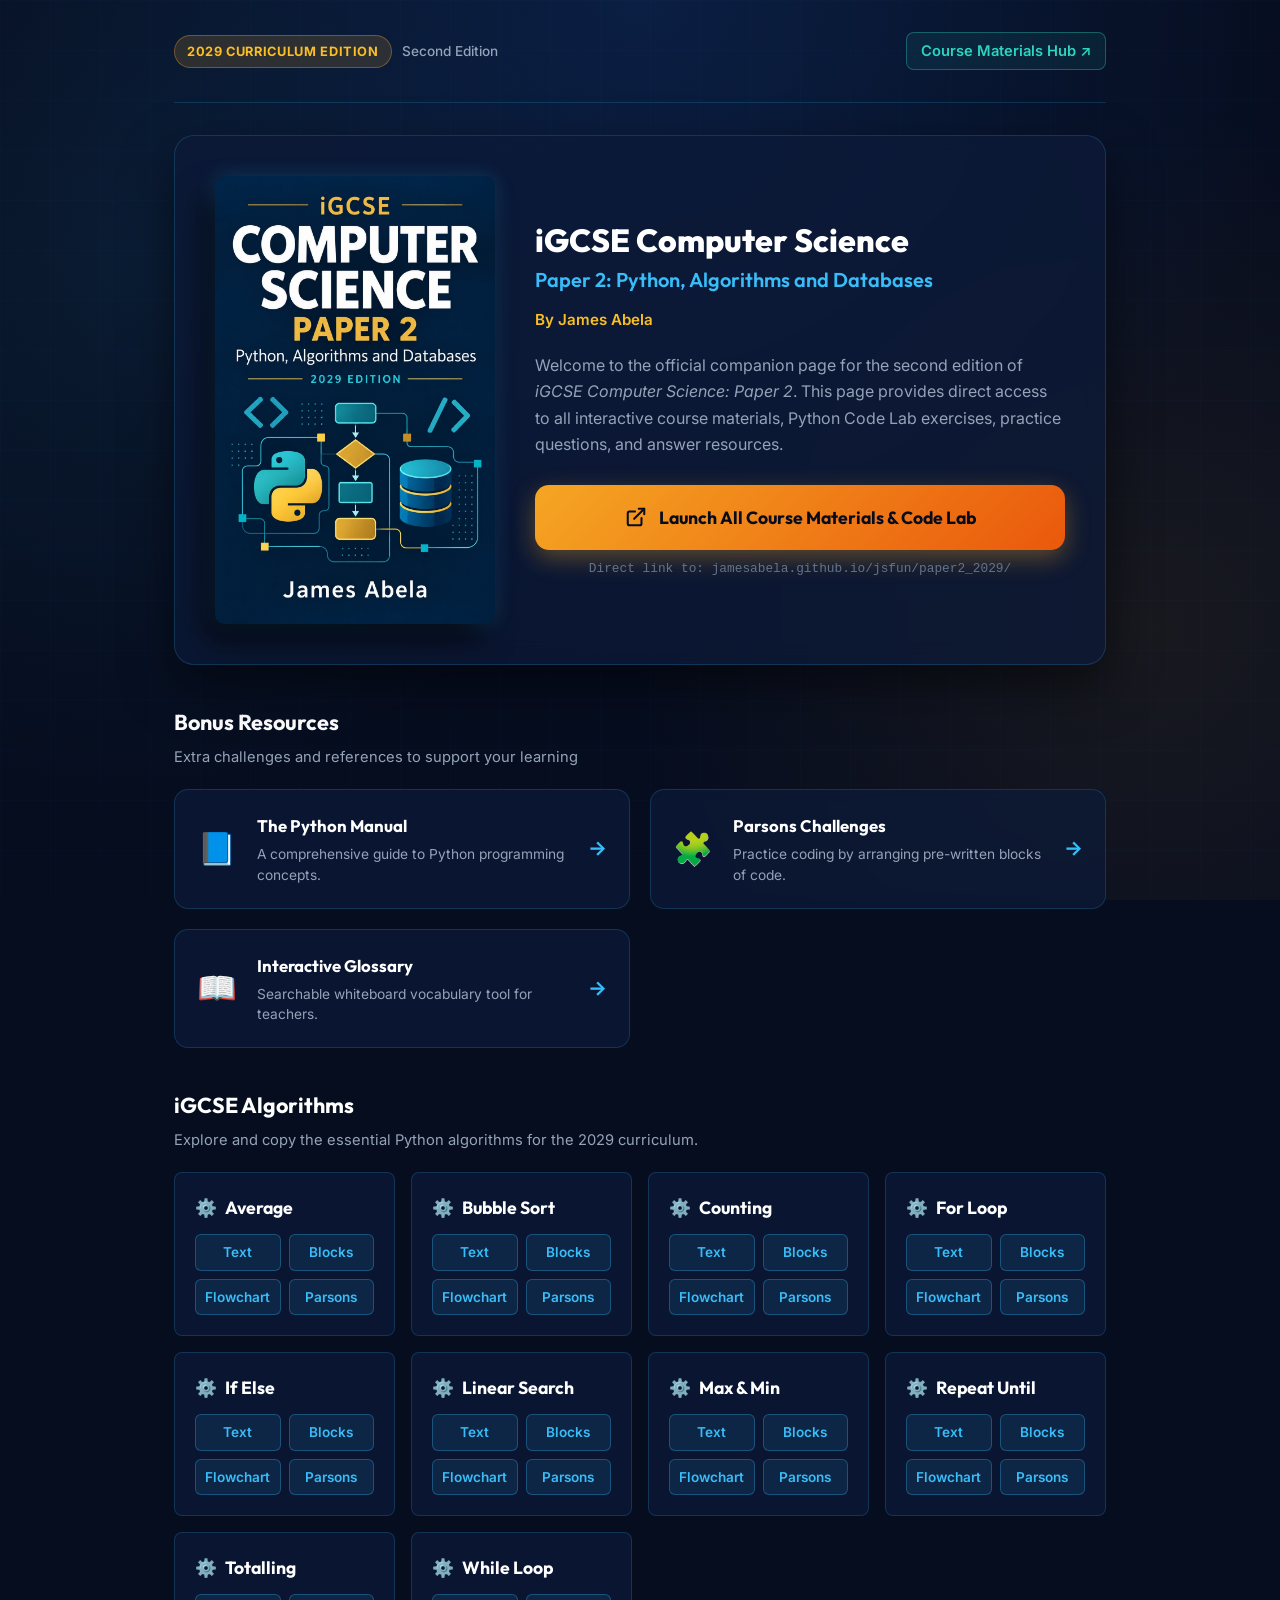
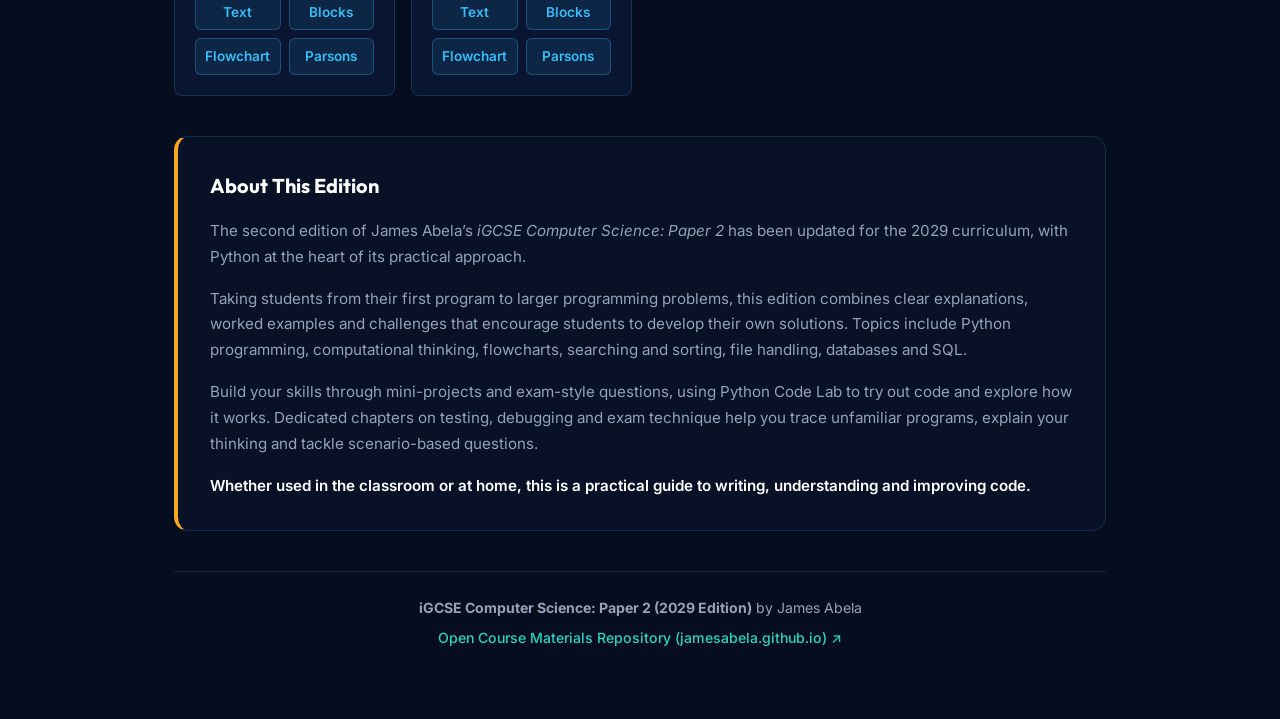
==== commit bdf9d779: "feat: add glossary data file and user interface for iGCSE Computer Science vocabulary" ====
--- a/index.html
+++ b/index.html
@@ -104,6 +104,15 @@
             <span class="card-arrow">→</span>
           </a>
 
+          <!-- Interactive Glossary Card -->
+          <a href="glossary.html" class="resource-card">
+            <div class="resource-icon">📖</div>
+            <div class="resource-info">
+              <h4>Interactive Glossary</h4>
+              <p>Searchable whiteboard vocabulary tool for teachers.</p>
+            </div>
+            <span class="card-arrow">→</span>
+          </a>
         </div>
       </section>
 
@@ -247,6 +256,8 @@
 
   </div>
 
+  <script data-goatcounter="https://jabela.goatcounter.com/count"
+          async src="//gc.zgo.at/count.js"></script> 
 </body>
 
 </html>
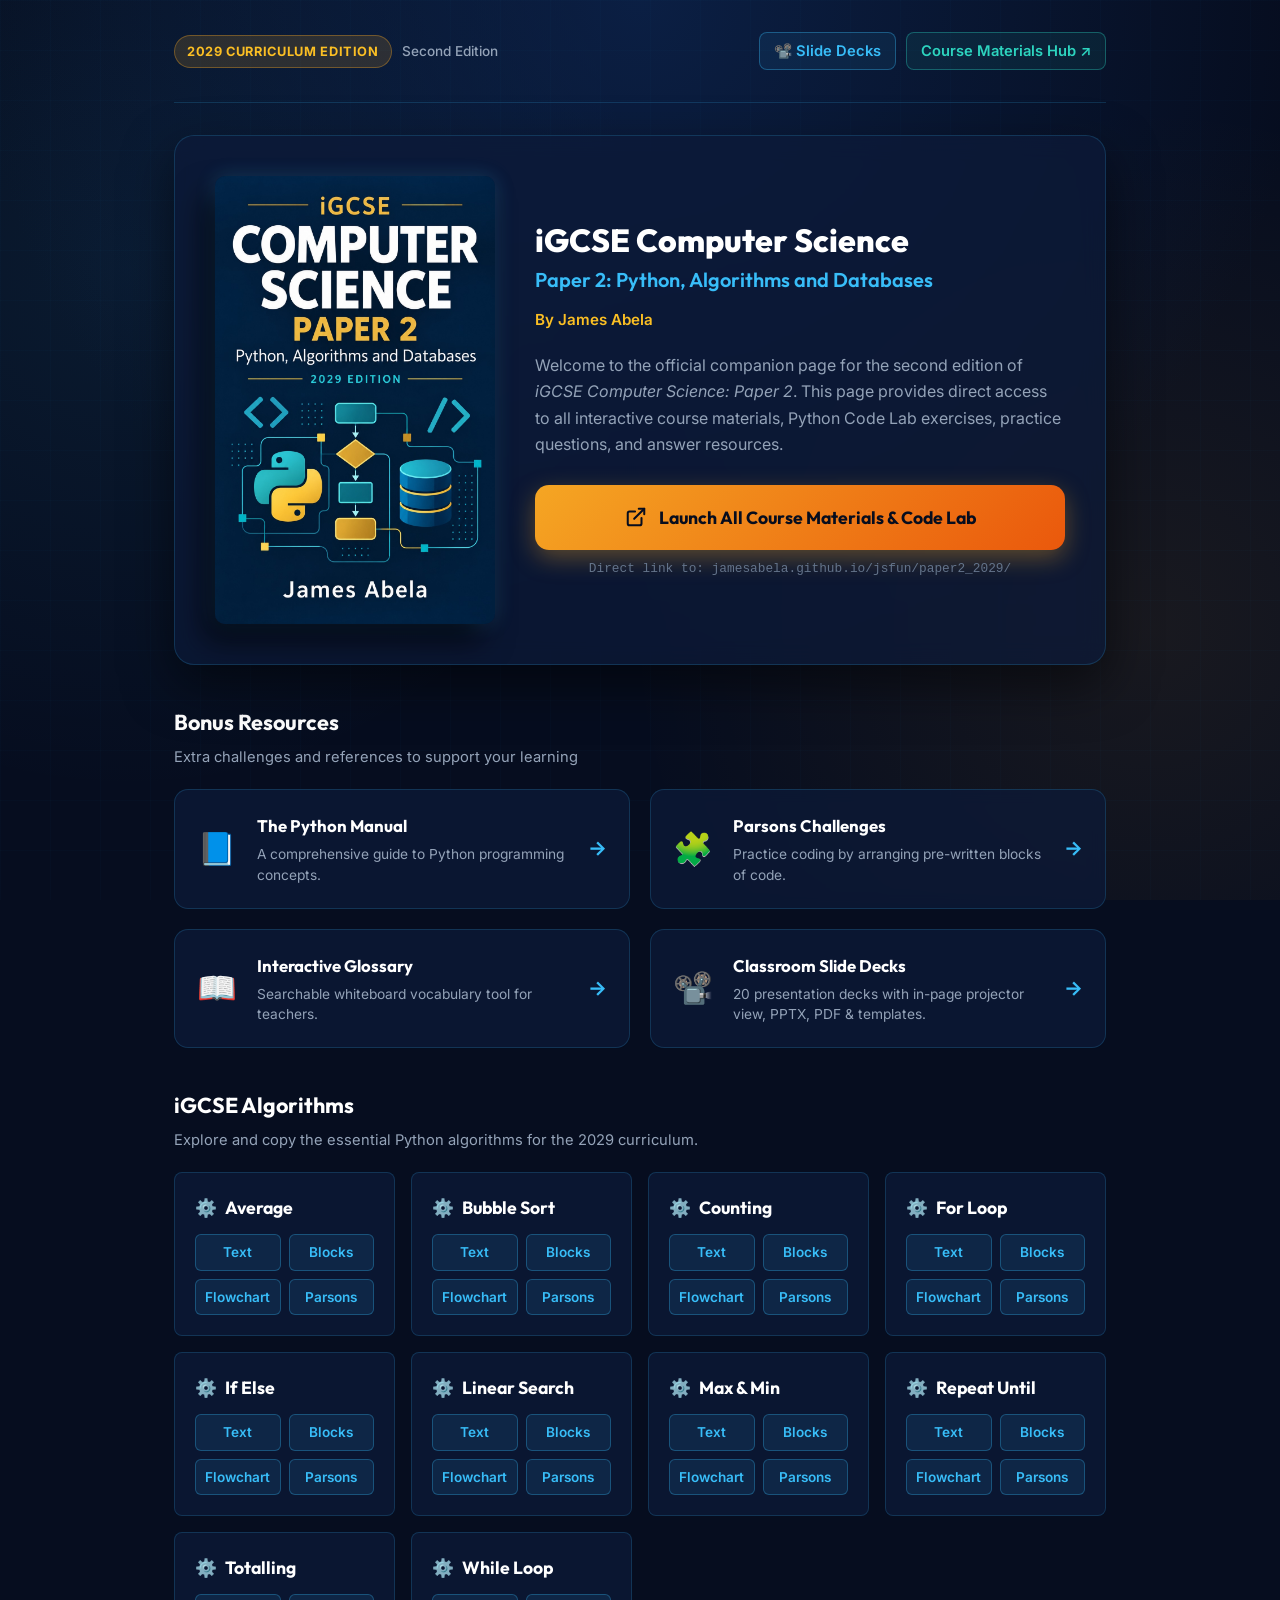
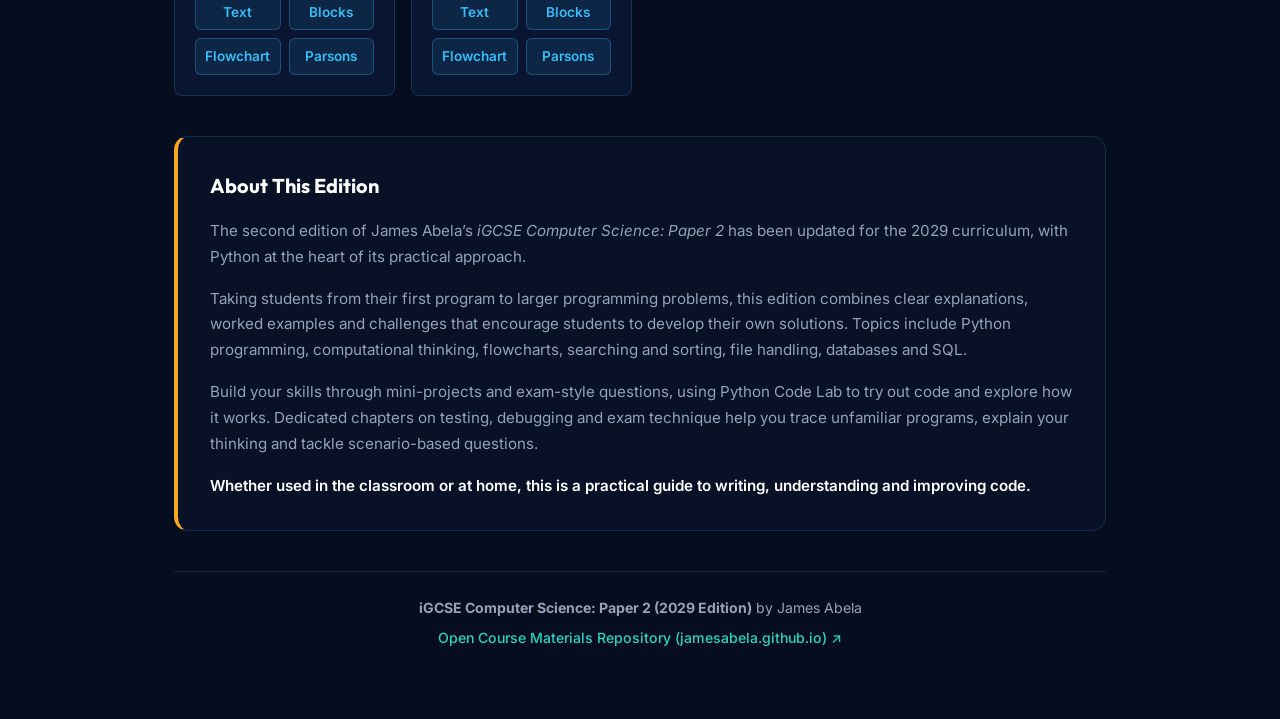
==== commit d89e53fa: "feat: add comprehensive slide decks page, css styling, and navigation integration" ====
--- a/index.html
+++ b/index.html
@@ -30,10 +30,15 @@
         <span class="badge">2029 Curriculum Edition</span>
         <span class="edition-sub">Second Edition</span>
       </div>
-      <a href="https://jamesabela.github.io/jsfun/paper2_2029/" target="_blank" rel="noopener noreferrer"
-        class="nav-materials-btn">
-        Course Materials Hub ↗
-      </a>
+      <div style="display: flex; gap: 10px; align-items: center; flex-wrap: wrap;">
+        <a href="slides.html" class="nav-materials-btn" style="color: var(--cyan); border-color: rgba(56, 189, 248, 0.35); background: rgba(56, 189, 248, 0.08);">
+          📽️ Slide Decks
+        </a>
+        <a href="https://jamesabela.github.io/jsfun/paper2_2029/" target="_blank" rel="noopener noreferrer"
+          class="nav-materials-btn">
+          Course Materials Hub ↗
+        </a>
+      </div>
     </header>
 
     <!-- Main Hero Presentation -->
@@ -113,6 +118,16 @@
             </div>
             <span class="card-arrow">→</span>
           </a>
+
+          <!-- Google Slides Decks Card -->
+          <a href="slides.html" class="resource-card">
+            <div class="resource-icon">📽️</div>
+            <div class="resource-info">
+              <h4>Classroom Slide Decks</h4>
+              <p>20 presentation decks with in-page projector view, PPTX, PDF &amp; templates.</p>
+            </div>
+            <span class="card-arrow">→</span>
+          </a>
         </div>
       </section>
 
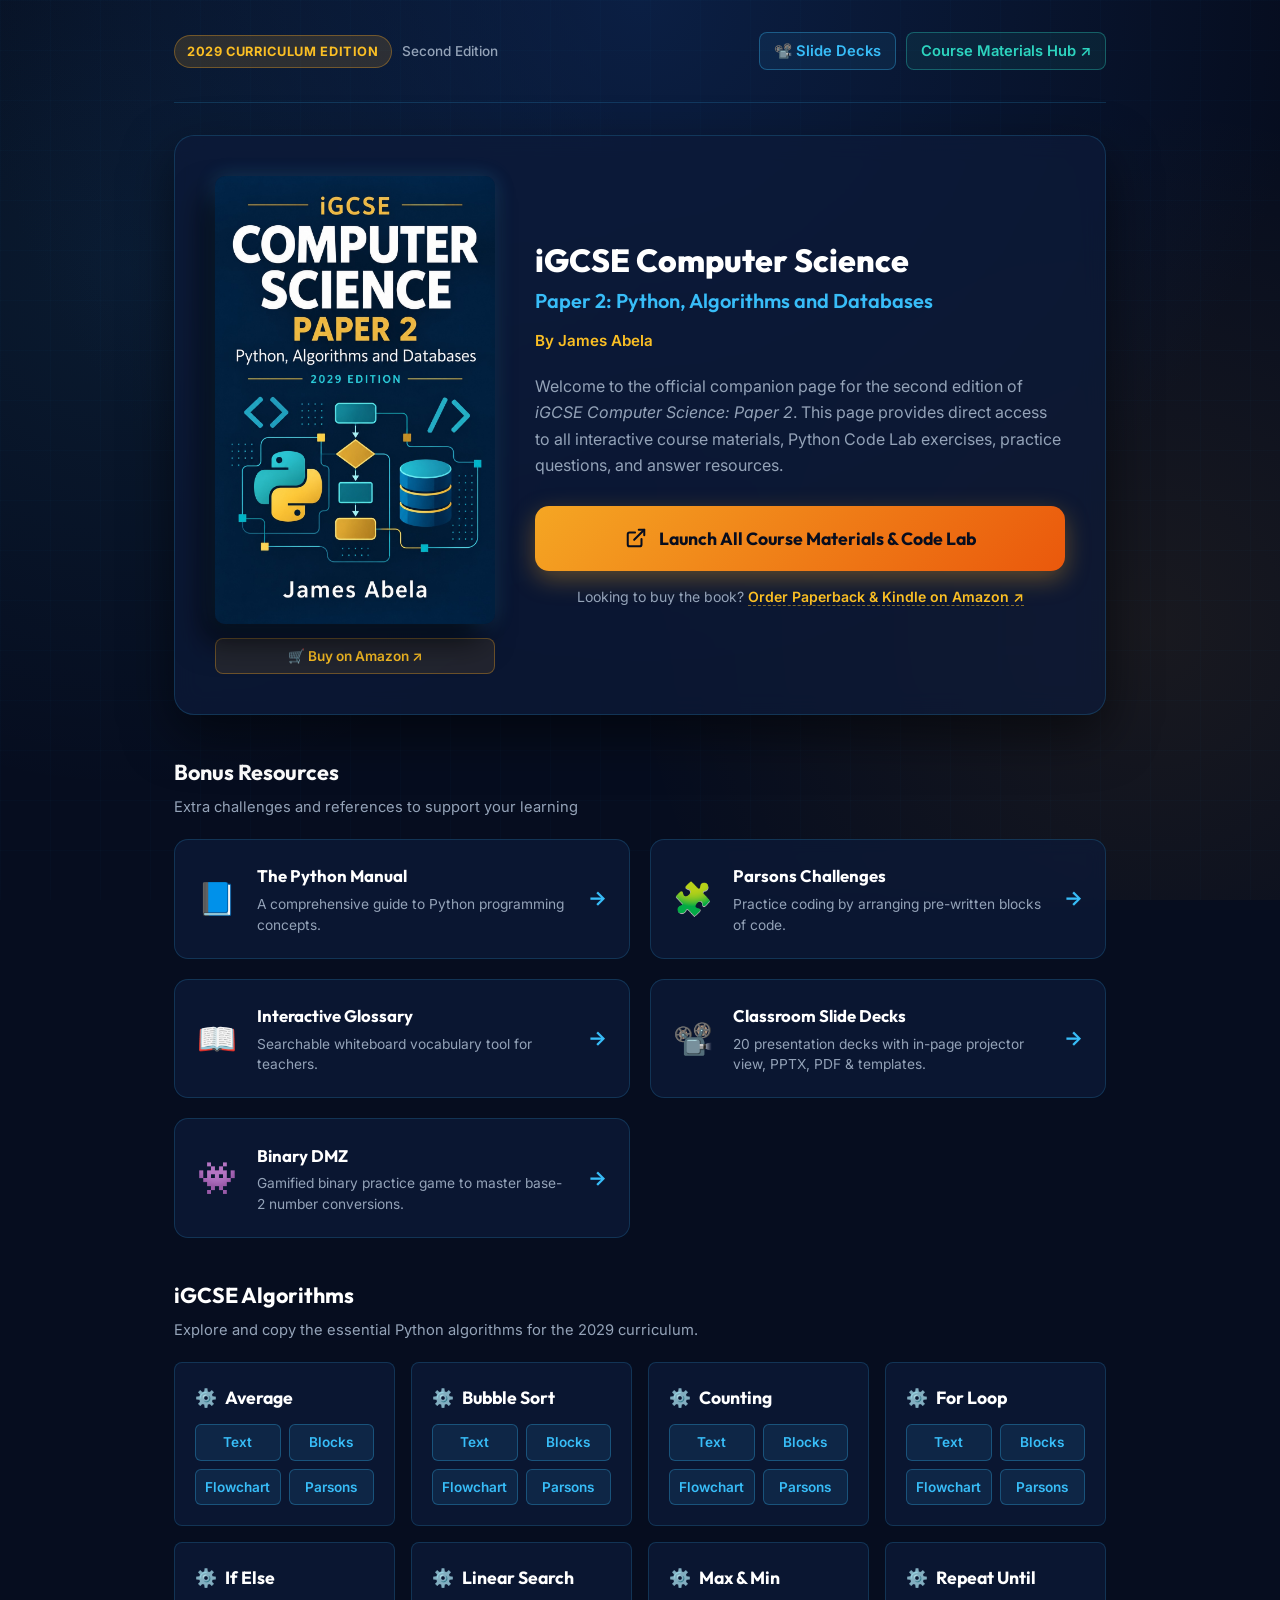
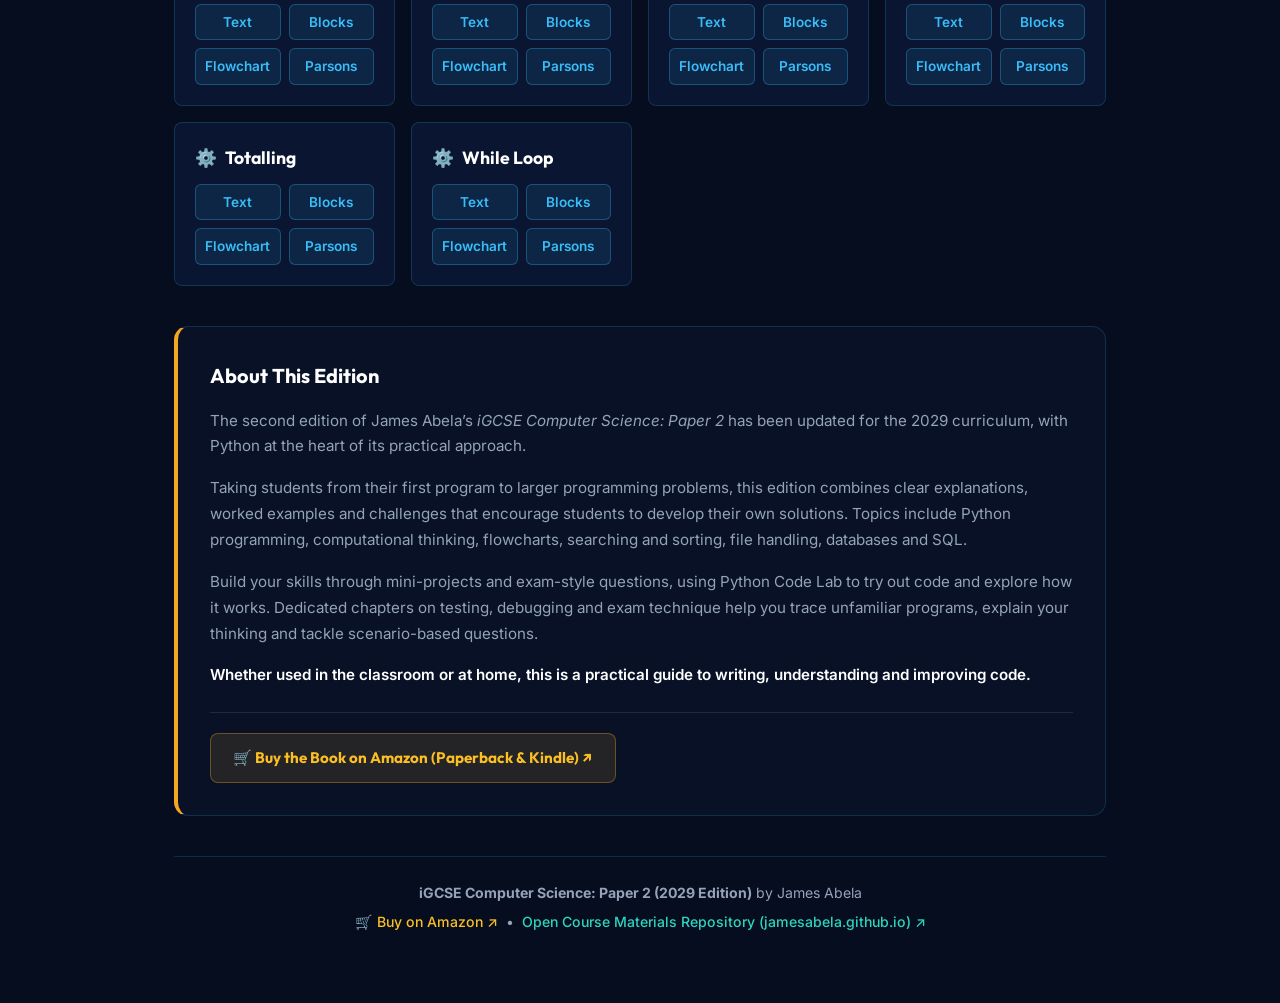
==== commit 5b954fdc: "feat: add Amazon book purchase links and Binary DMZ practice resource card" ====
--- a/index.html
+++ b/index.html
@@ -31,7 +31,8 @@
         <span class="edition-sub">Second Edition</span>
       </div>
       <div style="display: flex; gap: 10px; align-items: center; flex-wrap: wrap;">
-        <a href="slides.html" class="nav-materials-btn" style="color: var(--cyan); border-color: rgba(56, 189, 248, 0.35); background: rgba(56, 189, 248, 0.08);">
+        <a href="slides.html" class="nav-materials-btn"
+          style="color: var(--cyan); border-color: rgba(56, 189, 248, 0.35); background: rgba(56, 189, 248, 0.08);">
           📽️ Slide Decks
         </a>
         <a href="https://jamesabela.github.io/jsfun/paper2_2029/" target="_blank" rel="noopener noreferrer"
@@ -45,10 +46,13 @@
     <main>
       <section class="book-hero-card">
         <div class="book-cover-col">
-          <div class="cover-wrapper">
+          <a href="https://www.amazon.com/dp/B086PNZFK5" target="_blank" rel="noopener noreferrer" class="cover-wrapper" title="Buy iGCSE Computer Science Paper 2 on Amazon">
             <img src="iGCSE Computer Science Paper 2.jpg"
               alt="iGCSE Computer Science Paper 2 by James Abela - 2029 Edition" class="cover-image">
-          </div>
+          </a>
+          <a href="https://www.amazon.com/dp/B086PNZFK5" target="_blank" rel="noopener noreferrer" class="cover-buy-link">
+            🛒 Buy on Amazon ↗
+          </a>
         </div>
 
         <div class="book-details-col">
@@ -76,7 +80,9 @@
               </svg>
               <span>Launch All Course Materials &amp; Code Lab</span>
             </a>
-            <span class="cta-hint">Direct link to: jamesabela.github.io/jsfun/paper2_2029/</span>
+            <div class="buy-book-sublink">
+              Looking to buy the book? <a href="https://www.amazon.com/dp/B086PNZFK5" target="_blank" rel="noopener noreferrer">Order Paperback &amp; Kindle on Amazon ↗</a>
+            </div>
           </div>
         </div>
       </section>
@@ -90,7 +96,8 @@
 
         <div class="resource-cards-grid">
           <!-- Python Manual Card -->
-          <a href="https://jamesabela.github.io/jsfun/pythonmanual.html" target="_blank" rel="noopener noreferrer" class="resource-card">
+          <a href="https://jamesabela.github.io/jsfun/pythonmanual.html" target="_blank" rel="noopener noreferrer"
+            class="resource-card">
             <div class="resource-icon">📘</div>
             <div class="resource-info">
               <h4>The Python Manual</h4>
@@ -100,7 +107,8 @@
           </a>
 
           <!-- Parsons Challenges Card -->
-          <a href="https://jamesabela.github.io/jsfun/parsonsgame.html" target="_blank" rel="noopener noreferrer" class="resource-card">
+          <a href="https://jamesabela.github.io/jsfun/parsonsgame.html" target="_blank" rel="noopener noreferrer"
+            class="resource-card">
             <div class="resource-icon">🧩</div>
             <div class="resource-info">
               <h4>Parsons Challenges</h4>
@@ -125,6 +133,17 @@
             <div class="resource-info">
               <h4>Classroom Slide Decks</h4>
               <p>20 presentation decks with in-page projector view, PPTX, PDF &amp; templates.</p>
+            </div>
+            <span class="card-arrow">→</span>
+          </a>
+
+          <!-- Binary DMZ Practice Card -->
+          <a href="https://jamesabela.github.io/binarydmz/" target="_blank" rel="noopener noreferrer"
+            class="resource-card">
+            <div class="resource-icon">👾</div>
+            <div class="resource-info">
+              <h4>Binary DMZ</h4>
+              <p>Gamified binary practice game to master base-2 number conversions.</p>
             </div>
             <span class="card-arrow">→</span>
           </a>
@@ -137,96 +156,136 @@
           <h3>iGCSE Algorithms</h3>
           <p>Explore and copy the essential Python algorithms for the 2029 curriculum.</p>
         </div>
-        
+
         <div class="algo-grid">
           <div class="algo-card">
             <h5><span class="algo-icon">⚙️</span> Average</h5>
             <div class="algo-actions">
-              <a href="https://jamesabela.github.io/jsfun/pythoncopy.html?url=https%3A%2F%2Fgist.githubusercontent.com%2Fjamesabela%2F53cc928fd03720c0803839b31bcda287%2Fraw%2F635a2c7b12a1a6af75623d65d41889e8e1bbce96%2Faverage.py" target="_blank" class="algo-btn">Text</a>
-              <a href="https://jamesabela.github.io/jsfun/pythoncopy.html?url=blocks%2Figcse-average.blocks" target="_blank" class="algo-btn">Blocks</a>
-              <a href="https://jamesabela.github.io/jsfun/python2flow.html?url=https%3A%2F%2Fgist.githubusercontent.com%2Fjamesabela%2F53cc928fd03720c0803839b31bcda287%2Fraw%2F635a2c7b12a1a6af75623d65d41889e8e1bbce96%2Faverage.py" target="_blank" class="algo-btn">Flowchart</a>
-              <a href="https://jamesabela.github.io/jsfun/reorder.html?url=https%3A%2F%2Fgist.githubusercontent.com%2Fjamesabela%2F53cc928fd03720c0803839b31bcda287%2Fraw%2F635a2c7b12a1a6af75623d65d41889e8e1bbce96%2Faverage.py" target="_blank" class="algo-btn">Parsons</a>
+              <a href="https://jamesabela.github.io/jsfun/pythoncopy.html?url=https%3A%2F%2Fgist.githubusercontent.com%2Fjamesabela%2F53cc928fd03720c0803839b31bcda287%2Fraw%2F635a2c7b12a1a6af75623d65d41889e8e1bbce96%2Faverage.py"
+                target="_blank" class="algo-btn">Text</a>
+              <a href="https://jamesabela.github.io/jsfun/pythoncopy.html?url=blocks%2Figcse-average.blocks"
+                target="_blank" class="algo-btn">Blocks</a>
+              <a href="https://jamesabela.github.io/jsfun/python2flow.html?url=https%3A%2F%2Fgist.githubusercontent.com%2Fjamesabela%2F53cc928fd03720c0803839b31bcda287%2Fraw%2F635a2c7b12a1a6af75623d65d41889e8e1bbce96%2Faverage.py"
+                target="_blank" class="algo-btn">Flowchart</a>
+              <a href="https://jamesabela.github.io/jsfun/reorder.html?url=https%3A%2F%2Fgist.githubusercontent.com%2Fjamesabela%2F53cc928fd03720c0803839b31bcda287%2Fraw%2F635a2c7b12a1a6af75623d65d41889e8e1bbce96%2Faverage.py"
+                target="_blank" class="algo-btn">Parsons</a>
             </div>
           </div>
           <div class="algo-card">
             <h5><span class="algo-icon">⚙️</span> Bubble Sort</h5>
             <div class="algo-actions">
-              <a href="https://jamesabela.github.io/jsfun/pythoncopy.html?url=https%3A%2F%2Fgist.githubusercontent.com%2Fjamesabela%2F53cc928fd03720c0803839b31bcda287%2Fraw%2F635a2c7b12a1a6af75623d65d41889e8e1bbce96%2Fbubble" target="_blank" class="algo-btn">Text</a>
-              <a href="https://jamesabela.github.io/jsfun/pythoncopy.html?url=blocks%2Figcse-bubble-sort.blocks" target="_blank" class="algo-btn">Blocks</a>
-              <a href="https://jamesabela.github.io/jsfun/python2flow.html?url=https%3A%2F%2Fgist.githubusercontent.com%2Fjamesabela%2F53cc928fd03720c0803839b31bcda287%2Fraw%2F635a2c7b12a1a6af75623d65d41889e8e1bbce96%2Fbubble" target="_blank" class="algo-btn">Flowchart</a>
-              <a href="https://jamesabela.github.io/jsfun/reorder.html?url=https%3A%2F%2Fgist.githubusercontent.com%2Fjamesabela%2F53cc928fd03720c0803839b31bcda287%2Fraw%2F635a2c7b12a1a6af75623d65d41889e8e1bbce96%2Fbubble" target="_blank" class="algo-btn">Parsons</a>
+              <a href="https://jamesabela.github.io/jsfun/pythoncopy.html?url=https%3A%2F%2Fgist.githubusercontent.com%2Fjamesabela%2F53cc928fd03720c0803839b31bcda287%2Fraw%2F635a2c7b12a1a6af75623d65d41889e8e1bbce96%2Fbubble"
+                target="_blank" class="algo-btn">Text</a>
+              <a href="https://jamesabela.github.io/jsfun/pythoncopy.html?url=blocks%2Figcse-bubble-sort.blocks"
+                target="_blank" class="algo-btn">Blocks</a>
+              <a href="https://jamesabela.github.io/jsfun/python2flow.html?url=https%3A%2F%2Fgist.githubusercontent.com%2Fjamesabela%2F53cc928fd03720c0803839b31bcda287%2Fraw%2F635a2c7b12a1a6af75623d65d41889e8e1bbce96%2Fbubble"
+                target="_blank" class="algo-btn">Flowchart</a>
+              <a href="https://jamesabela.github.io/jsfun/reorder.html?url=https%3A%2F%2Fgist.githubusercontent.com%2Fjamesabela%2F53cc928fd03720c0803839b31bcda287%2Fraw%2F635a2c7b12a1a6af75623d65d41889e8e1bbce96%2Fbubble"
+                target="_blank" class="algo-btn">Parsons</a>
             </div>
           </div>
           <div class="algo-card">
             <h5><span class="algo-icon">⚙️</span> Counting</h5>
             <div class="algo-actions">
-              <a href="https://jamesabela.github.io/jsfun/pythoncopy.html?url=https%3A%2F%2Fgist.githubusercontent.com%2Fjamesabela%2F53cc928fd03720c0803839b31bcda287%2Fraw%2F635a2c7b12a1a6af75623d65d41889e8e1bbce96%2FCounting.py" target="_blank" class="algo-btn">Text</a>
-              <a href="https://jamesabela.github.io/jsfun/pythoncopy.html?url=blocks%2Figcse-counting.blocks" target="_blank" class="algo-btn">Blocks</a>
-              <a href="https://jamesabela.github.io/jsfun/python2flow.html?url=https%3A%2F%2Fgist.githubusercontent.com%2Fjamesabela%2F53cc928fd03720c0803839b31bcda287%2Fraw%2F635a2c7b12a1a6af75623d65d41889e8e1bbce96%2FCounting.py" target="_blank" class="algo-btn">Flowchart</a>
-              <a href="https://jamesabela.github.io/jsfun/reorder.html?url=https%3A%2F%2Fgist.githubusercontent.com%2Fjamesabela%2F53cc928fd03720c0803839b31bcda287%2Fraw%2F635a2c7b12a1a6af75623d65d41889e8e1bbce96%2FCounting.py" target="_blank" class="algo-btn">Parsons</a>
+              <a href="https://jamesabela.github.io/jsfun/pythoncopy.html?url=https%3A%2F%2Fgist.githubusercontent.com%2Fjamesabela%2F53cc928fd03720c0803839b31bcda287%2Fraw%2F635a2c7b12a1a6af75623d65d41889e8e1bbce96%2FCounting.py"
+                target="_blank" class="algo-btn">Text</a>
+              <a href="https://jamesabela.github.io/jsfun/pythoncopy.html?url=blocks%2Figcse-counting.blocks"
+                target="_blank" class="algo-btn">Blocks</a>
+              <a href="https://jamesabela.github.io/jsfun/python2flow.html?url=https%3A%2F%2Fgist.githubusercontent.com%2Fjamesabela%2F53cc928fd03720c0803839b31bcda287%2Fraw%2F635a2c7b12a1a6af75623d65d41889e8e1bbce96%2FCounting.py"
+                target="_blank" class="algo-btn">Flowchart</a>
+              <a href="https://jamesabela.github.io/jsfun/reorder.html?url=https%3A%2F%2Fgist.githubusercontent.com%2Fjamesabela%2F53cc928fd03720c0803839b31bcda287%2Fraw%2F635a2c7b12a1a6af75623d65d41889e8e1bbce96%2FCounting.py"
+                target="_blank" class="algo-btn">Parsons</a>
             </div>
           </div>
           <div class="algo-card">
             <h5><span class="algo-icon">⚙️</span> For Loop</h5>
             <div class="algo-actions">
-              <a href="https://jamesabela.github.io/jsfun/pythoncopy.html?url=https%3A%2F%2Fgist.githubusercontent.com%2Fjamesabela%2F53cc928fd03720c0803839b31bcda287%2Fraw%2F540f258d395da98ce979a8a328a55ae1659c3de7%2Fforloop.py" target="_blank" class="algo-btn">Text</a>
-              <a href="https://jamesabela.github.io/jsfun/pythoncopy.html?url=blocks%2Figcse-for-loop.blocks" target="_blank" class="algo-btn">Blocks</a>
-              <a href="https://jamesabela.github.io/jsfun/python2flow.html?url=https%3A%2F%2Fgist.githubusercontent.com%2Fjamesabela%2F53cc928fd03720c0803839b31bcda287%2Fraw%2F540f258d395da98ce979a8a328a55ae1659c3de7%2Fforloop.py" target="_blank" class="algo-btn">Flowchart</a>
-              <a href="https://jamesabela.github.io/jsfun/reorder.html?url=https%3A%2F%2Fgist.githubusercontent.com%2Fjamesabela%2F53cc928fd03720c0803839b31bcda287%2Fraw%2F540f258d395da98ce979a8a328a55ae1659c3de7%2Fforloop.py" target="_blank" class="algo-btn">Parsons</a>
+              <a href="https://jamesabela.github.io/jsfun/pythoncopy.html?url=https%3A%2F%2Fgist.githubusercontent.com%2Fjamesabela%2F53cc928fd03720c0803839b31bcda287%2Fraw%2F540f258d395da98ce979a8a328a55ae1659c3de7%2Fforloop.py"
+                target="_blank" class="algo-btn">Text</a>
+              <a href="https://jamesabela.github.io/jsfun/pythoncopy.html?url=blocks%2Figcse-for-loop.blocks"
+                target="_blank" class="algo-btn">Blocks</a>
+              <a href="https://jamesabela.github.io/jsfun/python2flow.html?url=https%3A%2F%2Fgist.githubusercontent.com%2Fjamesabela%2F53cc928fd03720c0803839b31bcda287%2Fraw%2F540f258d395da98ce979a8a328a55ae1659c3de7%2Fforloop.py"
+                target="_blank" class="algo-btn">Flowchart</a>
+              <a href="https://jamesabela.github.io/jsfun/reorder.html?url=https%3A%2F%2Fgist.githubusercontent.com%2Fjamesabela%2F53cc928fd03720c0803839b31bcda287%2Fraw%2F540f258d395da98ce979a8a328a55ae1659c3de7%2Fforloop.py"
+                target="_blank" class="algo-btn">Parsons</a>
             </div>
           </div>
           <div class="algo-card">
             <h5><span class="algo-icon">⚙️</span> If Else</h5>
             <div class="algo-actions">
-              <a href="https://jamesabela.github.io/jsfun/pythoncopy.html?url=https%3A%2F%2Fgist.githubusercontent.com%2Fjamesabela%2F53cc928fd03720c0803839b31bcda287%2Fraw%2F635a2c7b12a1a6af75623d65d41889e8e1bbce96%2Fifelse.py" target="_blank" class="algo-btn">Text</a>
-              <a href="https://jamesabela.github.io/jsfun/pythoncopy.html?url=blocks%2Figcse-if-else.blocks" target="_blank" class="algo-btn">Blocks</a>
-              <a href="https://jamesabela.github.io/jsfun/python2flow.html?url=https%3A%2F%2Fgist.githubusercontent.com%2Fjamesabela%2F53cc928fd03720c0803839b31bcda287%2Fraw%2F635a2c7b12a1a6af75623d65d41889e8e1bbce96%2Fifelse.py" target="_blank" class="algo-btn">Flowchart</a>
-              <a href="https://jamesabela.github.io/jsfun/reorder.html?url=https%3A%2F%2Fgist.githubusercontent.com%2Fjamesabela%2F53cc928fd03720c0803839b31bcda287%2Fraw%2F635a2c7b12a1a6af75623d65d41889e8e1bbce96%2Fifelse.py" target="_blank" class="algo-btn">Parsons</a>
+              <a href="https://jamesabela.github.io/jsfun/pythoncopy.html?url=https%3A%2F%2Fgist.githubusercontent.com%2Fjamesabela%2F53cc928fd03720c0803839b31bcda287%2Fraw%2F635a2c7b12a1a6af75623d65d41889e8e1bbce96%2Fifelse.py"
+                target="_blank" class="algo-btn">Text</a>
+              <a href="https://jamesabela.github.io/jsfun/pythoncopy.html?url=blocks%2Figcse-if-else.blocks"
+                target="_blank" class="algo-btn">Blocks</a>
+              <a href="https://jamesabela.github.io/jsfun/python2flow.html?url=https%3A%2F%2Fgist.githubusercontent.com%2Fjamesabela%2F53cc928fd03720c0803839b31bcda287%2Fraw%2F635a2c7b12a1a6af75623d65d41889e8e1bbce96%2Fifelse.py"
+                target="_blank" class="algo-btn">Flowchart</a>
+              <a href="https://jamesabela.github.io/jsfun/reorder.html?url=https%3A%2F%2Fgist.githubusercontent.com%2Fjamesabela%2F53cc928fd03720c0803839b31bcda287%2Fraw%2F635a2c7b12a1a6af75623d65d41889e8e1bbce96%2Fifelse.py"
+                target="_blank" class="algo-btn">Parsons</a>
             </div>
           </div>
           <div class="algo-card">
             <h5><span class="algo-icon">⚙️</span> Linear Search</h5>
             <div class="algo-actions">
-              <a href="https://jamesabela.github.io/jsfun/pythoncopy.html?url=https%3A%2F%2Fgist.githubusercontent.com%2Fjamesabela%2F53cc928fd03720c0803839b31bcda287%2Fraw%2F635a2c7b12a1a6af75623d65d41889e8e1bbce96%2Flinear.py" target="_blank" class="algo-btn">Text</a>
-              <a href="https://jamesabela.github.io/jsfun/pythoncopy.html?url=blocks%2Figcse-linear-search.blocks" target="_blank" class="algo-btn">Blocks</a>
-              <a href="https://jamesabela.github.io/jsfun/python2flow.html?url=https%3A%2F%2Fgist.githubusercontent.com%2Fjamesabela%2F53cc928fd03720c0803839b31bcda287%2Fraw%2F635a2c7b12a1a6af75623d65d41889e8e1bbce96%2Flinear.py" target="_blank" class="algo-btn">Flowchart</a>
-              <a href="https://jamesabela.github.io/jsfun/reorder.html?url=https%3A%2F%2Fgist.githubusercontent.com%2Fjamesabela%2F53cc928fd03720c0803839b31bcda287%2Fraw%2F635a2c7b12a1a6af75623d65d41889e8e1bbce96%2Flinear.py" target="_blank" class="algo-btn">Parsons</a>
+              <a href="https://jamesabela.github.io/jsfun/pythoncopy.html?url=https%3A%2F%2Fgist.githubusercontent.com%2Fjamesabela%2F53cc928fd03720c0803839b31bcda287%2Fraw%2F635a2c7b12a1a6af75623d65d41889e8e1bbce96%2Flinear.py"
+                target="_blank" class="algo-btn">Text</a>
+              <a href="https://jamesabela.github.io/jsfun/pythoncopy.html?url=blocks%2Figcse-linear-search.blocks"
+                target="_blank" class="algo-btn">Blocks</a>
+              <a href="https://jamesabela.github.io/jsfun/python2flow.html?url=https%3A%2F%2Fgist.githubusercontent.com%2Fjamesabela%2F53cc928fd03720c0803839b31bcda287%2Fraw%2F635a2c7b12a1a6af75623d65d41889e8e1bbce96%2Flinear.py"
+                target="_blank" class="algo-btn">Flowchart</a>
+              <a href="https://jamesabela.github.io/jsfun/reorder.html?url=https%3A%2F%2Fgist.githubusercontent.com%2Fjamesabela%2F53cc928fd03720c0803839b31bcda287%2Fraw%2F635a2c7b12a1a6af75623d65d41889e8e1bbce96%2Flinear.py"
+                target="_blank" class="algo-btn">Parsons</a>
             </div>
           </div>
           <div class="algo-card">
             <h5><span class="algo-icon">⚙️</span> Max & Min</h5>
             <div class="algo-actions">
-              <a href="https://jamesabela.github.io/jsfun/pythoncopy.html?url=https%3A%2F%2Fgist.githubusercontent.com%2Fjamesabela%2F53cc928fd03720c0803839b31bcda287%2Fraw%2F635a2c7b12a1a6af75623d65d41889e8e1bbce96%2FMaximumandMinimum.py" target="_blank" class="algo-btn">Text</a>
-              <a href="https://jamesabela.github.io/jsfun/pythoncopy.html?url=blocks%2Figcse-maximum-minimum.blocks" target="_blank" class="algo-btn">Blocks</a>
-              <a href="https://jamesabela.github.io/jsfun/python2flow.html?url=https%3A%2F%2Fgist.githubusercontent.com%2Fjamesabela%2F53cc928fd03720c0803839b31bcda287%2Fraw%2F635a2c7b12a1a6af75623d65d41889e8e1bbce96%2FMaximumandMinimum.py" target="_blank" class="algo-btn">Flowchart</a>
-              <a href="https://jamesabela.github.io/jsfun/reorder.html?url=https%3A%2F%2Fgist.githubusercontent.com%2Fjamesabela%2F53cc928fd03720c0803839b31bcda287%2Fraw%2F635a2c7b12a1a6af75623d65d41889e8e1bbce96%2FMaximumandMinimum.py" target="_blank" class="algo-btn">Parsons</a>
+              <a href="https://jamesabela.github.io/jsfun/pythoncopy.html?url=https%3A%2F%2Fgist.githubusercontent.com%2Fjamesabela%2F53cc928fd03720c0803839b31bcda287%2Fraw%2F635a2c7b12a1a6af75623d65d41889e8e1bbce96%2FMaximumandMinimum.py"
+                target="_blank" class="algo-btn">Text</a>
+              <a href="https://jamesabela.github.io/jsfun/pythoncopy.html?url=blocks%2Figcse-maximum-minimum.blocks"
+                target="_blank" class="algo-btn">Blocks</a>
+              <a href="https://jamesabela.github.io/jsfun/python2flow.html?url=https%3A%2F%2Fgist.githubusercontent.com%2Fjamesabela%2F53cc928fd03720c0803839b31bcda287%2Fraw%2F635a2c7b12a1a6af75623d65d41889e8e1bbce96%2FMaximumandMinimum.py"
+                target="_blank" class="algo-btn">Flowchart</a>
+              <a href="https://jamesabela.github.io/jsfun/reorder.html?url=https%3A%2F%2Fgist.githubusercontent.com%2Fjamesabela%2F53cc928fd03720c0803839b31bcda287%2Fraw%2F635a2c7b12a1a6af75623d65d41889e8e1bbce96%2FMaximumandMinimum.py"
+                target="_blank" class="algo-btn">Parsons</a>
             </div>
           </div>
           <div class="algo-card">
             <h5><span class="algo-icon">⚙️</span> Repeat Until</h5>
             <div class="algo-actions">
-              <a href="https://jamesabela.github.io/jsfun/pythoncopy.html?url=https%3A%2F%2Fgist.githubusercontent.com%2Fjamesabela%2F53cc928fd03720c0803839b31bcda287%2Fraw%2F635a2c7b12a1a6af75623d65d41889e8e1bbce96%2Frepeat.py" target="_blank" class="algo-btn">Text</a>
-              <a href="https://jamesabela.github.io/jsfun/pythoncopy.html?url=blocks%2Figcse-repeat-until.blocks" target="_blank" class="algo-btn">Blocks</a>
-              <a href="https://jamesabela.github.io/jsfun/python2flow.html?url=https%3A%2F%2Fgist.githubusercontent.com%2Fjamesabela%2F53cc928fd03720c0803839b31bcda287%2Fraw%2F635a2c7b12a1a6af75623d65d41889e8e1bbce96%2Frepeat.py" target="_blank" class="algo-btn">Flowchart</a>
-              <a href="https://jamesabela.github.io/jsfun/reorder.html?url=https%3A%2F%2Fgist.githubusercontent.com%2Fjamesabela%2F53cc928fd03720c0803839b31bcda287%2Fraw%2F635a2c7b12a1a6af75623d65d41889e8e1bbce96%2Frepeat.py" target="_blank" class="algo-btn">Parsons</a>
+              <a href="https://jamesabela.github.io/jsfun/pythoncopy.html?url=https%3A%2F%2Fgist.githubusercontent.com%2Fjamesabela%2F53cc928fd03720c0803839b31bcda287%2Fraw%2F635a2c7b12a1a6af75623d65d41889e8e1bbce96%2Frepeat.py"
+                target="_blank" class="algo-btn">Text</a>
+              <a href="https://jamesabela.github.io/jsfun/pythoncopy.html?url=blocks%2Figcse-repeat-until.blocks"
+                target="_blank" class="algo-btn">Blocks</a>
+              <a href="https://jamesabela.github.io/jsfun/python2flow.html?url=https%3A%2F%2Fgist.githubusercontent.com%2Fjamesabela%2F53cc928fd03720c0803839b31bcda287%2Fraw%2F635a2c7b12a1a6af75623d65d41889e8e1bbce96%2Frepeat.py"
+                target="_blank" class="algo-btn">Flowchart</a>
+              <a href="https://jamesabela.github.io/jsfun/reorder.html?url=https%3A%2F%2Fgist.githubusercontent.com%2Fjamesabela%2F53cc928fd03720c0803839b31bcda287%2Fraw%2F635a2c7b12a1a6af75623d65d41889e8e1bbce96%2Frepeat.py"
+                target="_blank" class="algo-btn">Parsons</a>
             </div>
           </div>
           <div class="algo-card">
             <h5><span class="algo-icon">⚙️</span> Totalling</h5>
             <div class="algo-actions">
-              <a href="https://jamesabela.github.io/jsfun/pythoncopy.html?url=https%3A%2F%2Fgist.githubusercontent.com%2Fjamesabela%2F53cc928fd03720c0803839b31bcda287%2Fraw%2F635a2c7b12a1a6af75623d65d41889e8e1bbce96%2FTotalling.py" target="_blank" class="algo-btn">Text</a>
-              <a href="https://jamesabela.github.io/jsfun/pythoncopy.html?url=blocks%2Figcse-totalling.blocks" target="_blank" class="algo-btn">Blocks</a>
-              <a href="https://jamesabela.github.io/jsfun/python2flow.html?url=https%3A%2F%2Fgist.githubusercontent.com%2Fjamesabela%2F53cc928fd03720c0803839b31bcda287%2Fraw%2F635a2c7b12a1a6af75623d65d41889e8e1bbce96%2FTotalling.py" target="_blank" class="algo-btn">Flowchart</a>
-              <a href="https://jamesabela.github.io/jsfun/reorder.html?url=https%3A%2F%2Fgist.githubusercontent.com%2Fjamesabela%2F53cc928fd03720c0803839b31bcda287%2Fraw%2F635a2c7b12a1a6af75623d65d41889e8e1bbce96%2FTotalling.py" target="_blank" class="algo-btn">Parsons</a>
+              <a href="https://jamesabela.github.io/jsfun/pythoncopy.html?url=https%3A%2F%2Fgist.githubusercontent.com%2Fjamesabela%2F53cc928fd03720c0803839b31bcda287%2Fraw%2F635a2c7b12a1a6af75623d65d41889e8e1bbce96%2FTotalling.py"
+                target="_blank" class="algo-btn">Text</a>
+              <a href="https://jamesabela.github.io/jsfun/pythoncopy.html?url=blocks%2Figcse-totalling.blocks"
+                target="_blank" class="algo-btn">Blocks</a>
+              <a href="https://jamesabela.github.io/jsfun/python2flow.html?url=https%3A%2F%2Fgist.githubusercontent.com%2Fjamesabela%2F53cc928fd03720c0803839b31bcda287%2Fraw%2F635a2c7b12a1a6af75623d65d41889e8e1bbce96%2FTotalling.py"
+                target="_blank" class="algo-btn">Flowchart</a>
+              <a href="https://jamesabela.github.io/jsfun/reorder.html?url=https%3A%2F%2Fgist.githubusercontent.com%2Fjamesabela%2F53cc928fd03720c0803839b31bcda287%2Fraw%2F635a2c7b12a1a6af75623d65d41889e8e1bbce96%2FTotalling.py"
+                target="_blank" class="algo-btn">Parsons</a>
             </div>
           </div>
           <div class="algo-card">
             <h5><span class="algo-icon">⚙️</span> While Loop</h5>
             <div class="algo-actions">
-              <a href="https://jamesabela.github.io/jsfun/pythoncopy.html?url=https%3A%2F%2Fgist.githubusercontent.com%2Fjamesabela%2F53cc928fd03720c0803839b31bcda287%2Fraw%2F635a2c7b12a1a6af75623d65d41889e8e1bbce96%2Fwhileloop.py" target="_blank" class="algo-btn">Text</a>
-              <a href="https://jamesabela.github.io/jsfun/pythoncopy.html?url=blocks%2Figcse-while-loop.blocks" target="_blank" class="algo-btn">Blocks</a>
-              <a href="https://jamesabela.github.io/jsfun/python2flow.html?url=https%3A%2F%2Fgist.githubusercontent.com%2Fjamesabela%2F53cc928fd03720c0803839b31bcda287%2Fraw%2F635a2c7b12a1a6af75623d65d41889e8e1bbce96%2Fwhileloop.py" target="_blank" class="algo-btn">Flowchart</a>
-              <a href="https://jamesabela.github.io/jsfun/reorder.html?url=https%3A%2F%2Fgist.githubusercontent.com%2Fjamesabela%2F53cc928fd03720c0803839b31bcda287%2Fraw%2F635a2c7b12a1a6af75623d65d41889e8e1bbce96%2Fwhileloop.py" target="_blank" class="algo-btn">Parsons</a>
+              <a href="https://jamesabela.github.io/jsfun/pythoncopy.html?url=https%3A%2F%2Fgist.githubusercontent.com%2Fjamesabela%2F53cc928fd03720c0803839b31bcda287%2Fraw%2F635a2c7b12a1a6af75623d65d41889e8e1bbce96%2Fwhileloop.py"
+                target="_blank" class="algo-btn">Text</a>
+              <a href="https://jamesabela.github.io/jsfun/pythoncopy.html?url=blocks%2Figcse-while-loop.blocks"
+                target="_blank" class="algo-btn">Blocks</a>
+              <a href="https://jamesabela.github.io/jsfun/python2flow.html?url=https%3A%2F%2Fgist.githubusercontent.com%2Fjamesabela%2F53cc928fd03720c0803839b31bcda287%2Fraw%2F635a2c7b12a1a6af75623d65d41889e8e1bbce96%2Fwhileloop.py"
+                target="_blank" class="algo-btn">Flowchart</a>
+              <a href="https://jamesabela.github.io/jsfun/reorder.html?url=https%3A%2F%2Fgist.githubusercontent.com%2Fjamesabela%2F53cc928fd03720c0803839b31bcda287%2Fraw%2F635a2c7b12a1a6af75623d65d41889e8e1bbce96%2Fwhileloop.py"
+                target="_blank" class="algo-btn">Parsons</a>
             </div>
           </div>
         </div>
@@ -254,6 +313,11 @@
           Whether used in the classroom or at home, this is a practical guide to writing, understanding and improving
           code.
         </p>
+        <div class="blurb-buy-cta">
+          <a href="https://www.amazon.com/dp/B086PNZFK5" target="_blank" rel="noopener noreferrer" class="btn-blurb-buy">
+            🛒 Buy the Book on Amazon (Paperback &amp; Kindle) ↗
+          </a>
+        </div>
       </section>
     </main>
 
@@ -262,6 +326,10 @@
       <div class="footer-content">
         <p><strong>iGCSE Computer Science: Paper 2 (2029 Edition)</strong> by James Abela</p>
         <p>
+          <a href="https://www.amazon.com/dp/B086PNZFK5" target="_blank" rel="noopener noreferrer" style="color: var(--gold-light);">
+            🛒 Buy on Amazon ↗
+          </a>
+          &nbsp;•&nbsp;
           <a href="https://jamesabela.github.io/jsfun/paper2_2029/" target="_blank" rel="noopener noreferrer">
             Open Course Materials Repository (jamesabela.github.io) ↗
           </a>
@@ -271,8 +339,7 @@
 
   </div>
 
-  <script data-goatcounter="https://jabela.goatcounter.com/count"
-          async src="//gc.zgo.at/count.js"></script> 
+  <script data-goatcounter="https://jabela.goatcounter.com/count" async src="//gc.zgo.at/count.js"></script>
 </body>
 
 </html>
--- a/css/style.css
+++ b/css/style.css
@@ -151,13 +151,93 @@
     -12px 18px 30px rgba(0, 0, 0, 0.6),
     0 0 20px rgba(56, 189, 248, 0.2);
   transition: var(--transition);
+  display: block;
+  cursor: pointer;
+  text-decoration: none;
 }
 
 .cover-wrapper:hover {
   transform: translateY(-4px) scale(1.02);
   box-shadow: 
     -15px 22px 35px rgba(0, 0, 0, 0.7),
-    0 0 30px rgba(245, 166, 35, 0.3);
+    0 0 30px rgba(245, 166, 35, 0.35);
+}
+
+.cover-buy-link {
+  display: flex;
+  align-items: center;
+  justify-content: center;
+  gap: 6px;
+  margin-top: 0.85rem;
+  font-size: 0.85rem;
+  font-weight: 600;
+  color: var(--gold-light);
+  text-decoration: none;
+  background: rgba(245, 166, 35, 0.1);
+  border: 1px solid var(--border-gold);
+  padding: 6px 12px;
+  border-radius: var(--radius-sm);
+  transition: var(--transition);
+  text-align: center;
+}
+
+.cover-buy-link:hover {
+  background: var(--gold);
+  color: #060d1f;
+  box-shadow: 0 4px 15px rgba(245, 166, 35, 0.3);
+  transform: translateY(-2px);
+}
+
+.buy-book-sublink {
+  font-size: 0.88rem;
+  color: var(--text-muted);
+  text-align: center;
+  margin-top: 6px;
+}
+
+.buy-book-sublink a {
+  color: var(--gold-light);
+  font-weight: 600;
+  text-decoration: none;
+  border-bottom: 1px dashed rgba(251, 191, 36, 0.5);
+  transition: var(--transition);
+}
+
+.buy-book-sublink a:hover {
+  color: #ffffff;
+  border-bottom-color: #ffffff;
+}
+
+.blurb-buy-cta {
+  margin-top: 1.5rem;
+  padding-top: 1.25rem;
+  border-top: 1px solid rgba(255, 255, 255, 0.1);
+  display: flex;
+  align-items: center;
+  justify-content: flex-start;
+}
+
+.btn-blurb-buy {
+  display: inline-flex;
+  align-items: center;
+  gap: 8px;
+  background: rgba(245, 166, 35, 0.12);
+  border: 1px solid var(--border-gold);
+  color: var(--gold-light);
+  font-family: var(--font-heading);
+  font-size: 0.95rem;
+  font-weight: 700;
+  text-decoration: none;
+  padding: 0.7rem 1.4rem;
+  border-radius: var(--radius-sm);
+  transition: var(--transition);
+}
+
+.btn-blurb-buy:hover {
+  background: var(--gold);
+  color: #060d1f;
+  box-shadow: 0 4px 18px rgba(245, 166, 35, 0.35);
+  transform: translateY(-2px);
 }
 
 .cover-image {
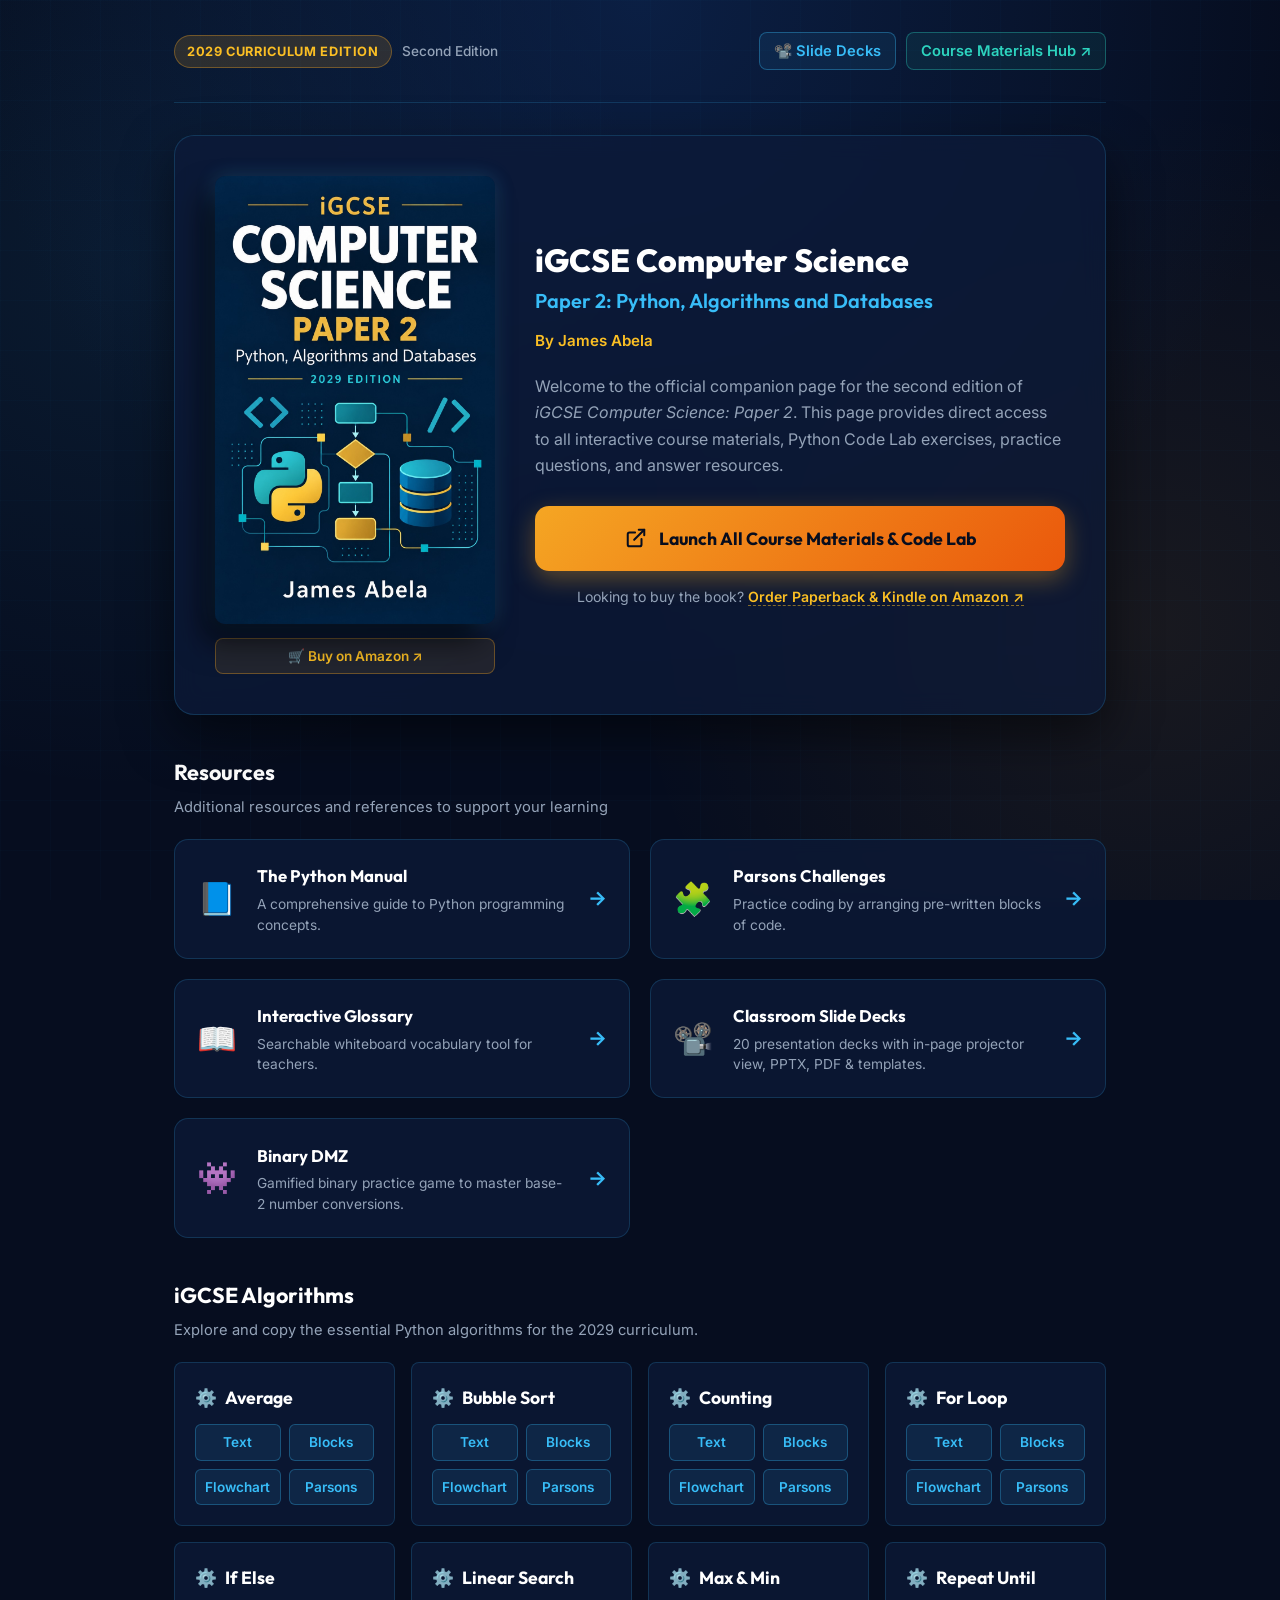
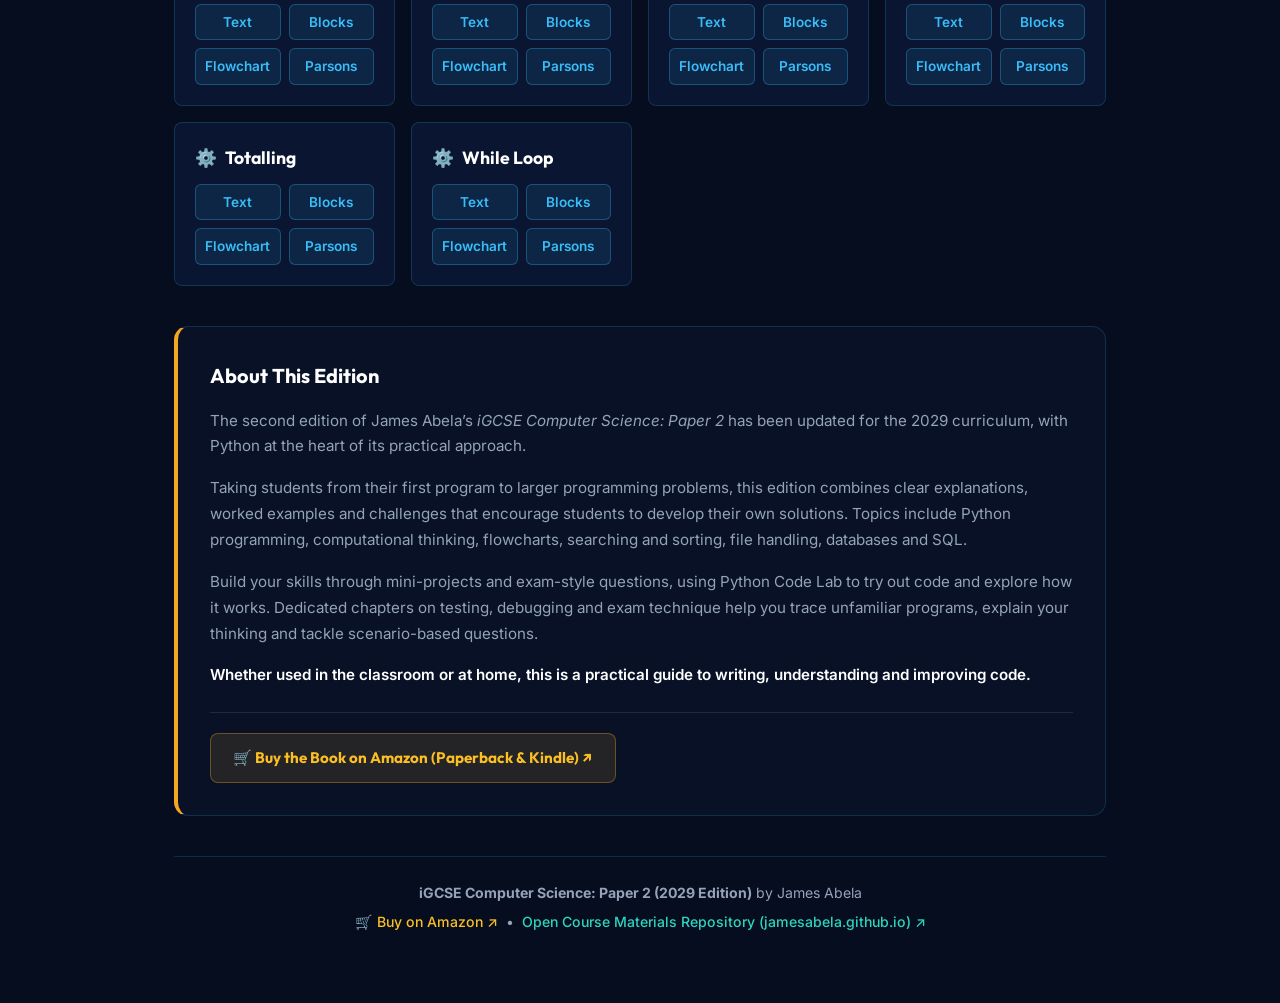
==== commit bf403742: "refactor: rename bonus resources section to resources and format HTML attributes" ====
--- a/index.html
+++ b/index.html
@@ -46,11 +46,13 @@
     <main>
       <section class="book-hero-card">
         <div class="book-cover-col">
-          <a href="https://www.amazon.com/dp/B086PNZFK5" target="_blank" rel="noopener noreferrer" class="cover-wrapper" title="Buy iGCSE Computer Science Paper 2 on Amazon">
+          <a href="https://www.amazon.com/dp/B086PNZFK5" target="_blank" rel="noopener noreferrer" class="cover-wrapper"
+            title="Buy iGCSE Computer Science Paper 2 on Amazon">
             <img src="iGCSE Computer Science Paper 2.jpg"
               alt="iGCSE Computer Science Paper 2 by James Abela - 2029 Edition" class="cover-image">
           </a>
-          <a href="https://www.amazon.com/dp/B086PNZFK5" target="_blank" rel="noopener noreferrer" class="cover-buy-link">
+          <a href="https://www.amazon.com/dp/B086PNZFK5" target="_blank" rel="noopener noreferrer"
+            class="cover-buy-link">
             🛒 Buy on Amazon ↗
           </a>
         </div>
@@ -81,17 +83,18 @@
               <span>Launch All Course Materials &amp; Code Lab</span>
             </a>
             <div class="buy-book-sublink">
-              Looking to buy the book? <a href="https://www.amazon.com/dp/B086PNZFK5" target="_blank" rel="noopener noreferrer">Order Paperback &amp; Kindle on Amazon ↗</a>
+              Looking to buy the book? <a href="https://www.amazon.com/dp/B086PNZFK5" target="_blank"
+                rel="noopener noreferrer">Order Paperback &amp; Kindle on Amazon ↗</a>
             </div>
           </div>
         </div>
       </section>
 
-      <!-- Bonus Resources Section -->
+      <!-- Additional Resources Section -->
       <section class="resources-section">
         <div class="section-title">
-          <h3>Bonus Resources</h3>
-          <p>Extra challenges and references to support your learning</p>
+          <h3>Resources</h3>
+          <p>Additional resources and references to support your learning</p>
         </div>
 
         <div class="resource-cards-grid">
@@ -314,7 +317,8 @@
           code.
         </p>
         <div class="blurb-buy-cta">
-          <a href="https://www.amazon.com/dp/B086PNZFK5" target="_blank" rel="noopener noreferrer" class="btn-blurb-buy">
+          <a href="https://www.amazon.com/dp/B086PNZFK5" target="_blank" rel="noopener noreferrer"
+            class="btn-blurb-buy">
             🛒 Buy the Book on Amazon (Paperback &amp; Kindle) ↗
           </a>
         </div>
@@ -326,7 +330,8 @@
       <div class="footer-content">
         <p><strong>iGCSE Computer Science: Paper 2 (2029 Edition)</strong> by James Abela</p>
         <p>
-          <a href="https://www.amazon.com/dp/B086PNZFK5" target="_blank" rel="noopener noreferrer" style="color: var(--gold-light);">
+          <a href="https://www.amazon.com/dp/B086PNZFK5" target="_blank" rel="noopener noreferrer"
+            style="color: var(--gold-light);">
             🛒 Buy on Amazon ↗
           </a>
           &nbsp;•&nbsp;
